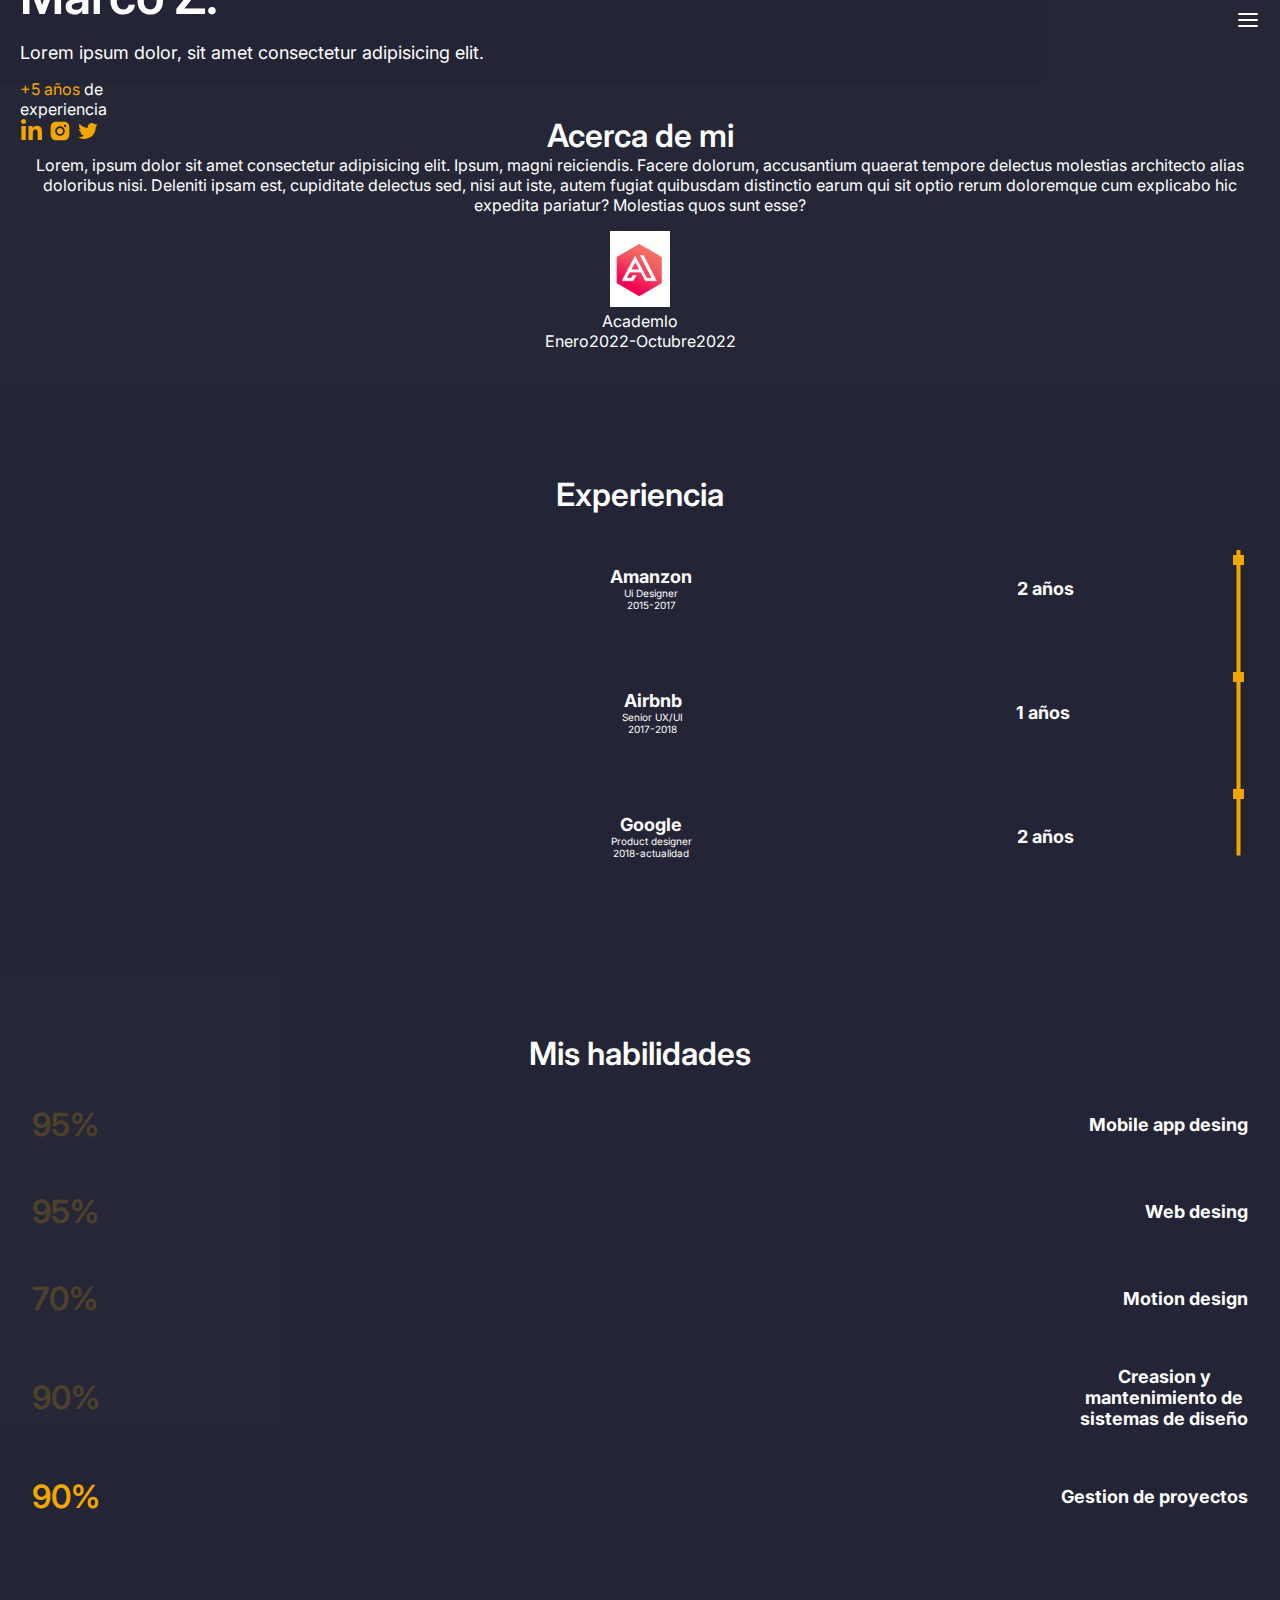
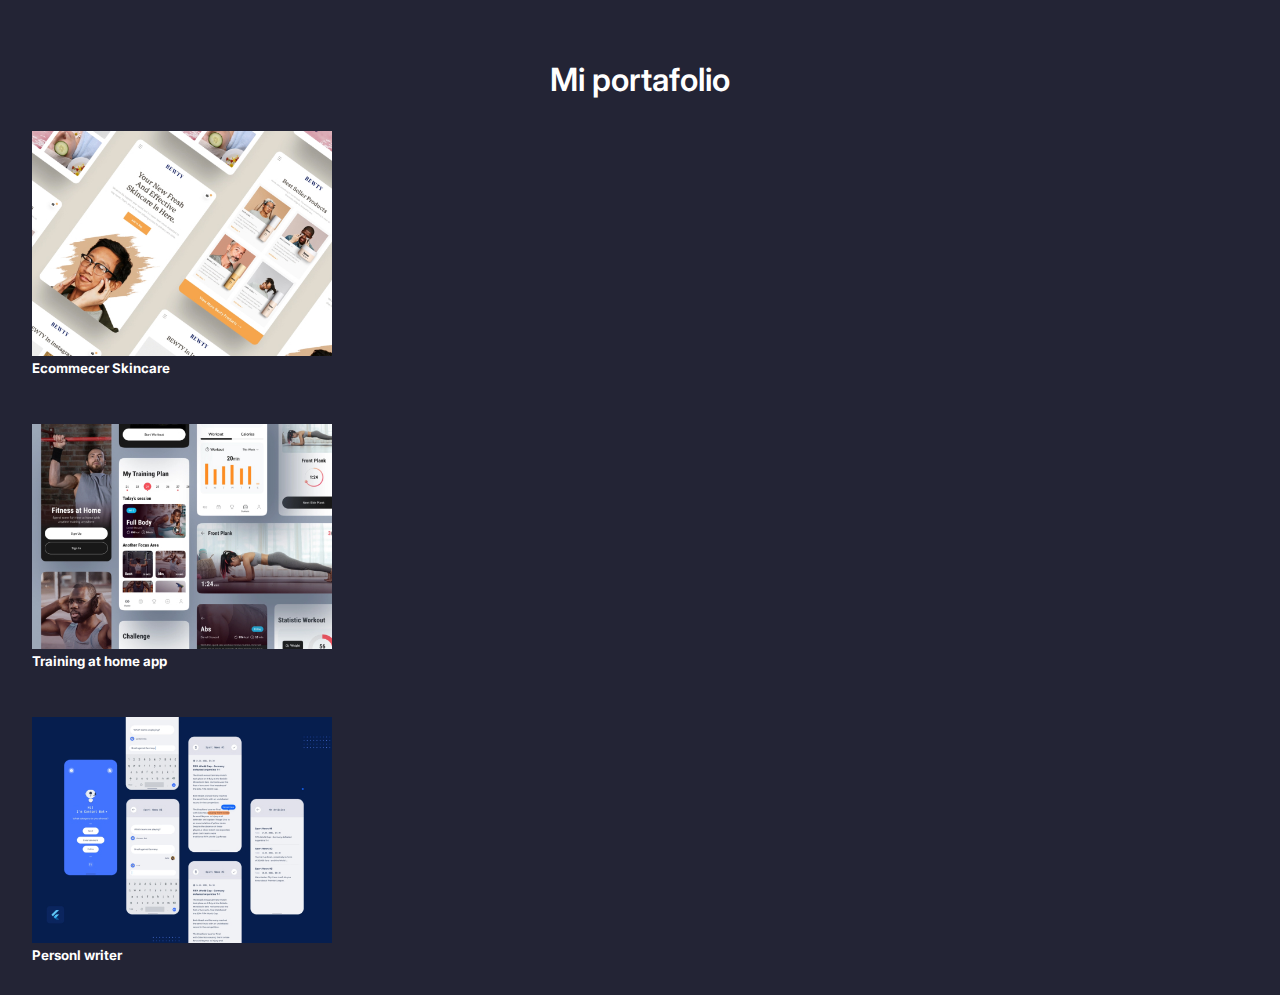
==== index.html @ be0a5b14 "Estuve posicionando algunos vectores" ====
<!DOCTYPE html>
<html lang="en">
<head>
    <meta charset="UTF-8">
    <meta http-equiv="X-UA-Compatible" content="IE=edge">
    <meta name="viewport" content="width=device-width, initial-scale=1.0">
    <title>Protafotlio 2</title>
    <link rel="preconnect" href="https://fonts.googleapis.com">
    <link rel="preconnect" href="https://fonts.gstatic.com" crossorigin>
    <link href="https://fonts.googleapis.com/css2?family=Inter:wght@400;600&family=Montserrat:wght@400;700&display=swap" rel="stylesheet">
    <link rel="stylesheet" href="./styles/styles.css">
</head>
<body>
    <nav>
        <div>
            <input type="checkbox" id='menu-hamburguesa'>
            <label for="menu-hamburguesa">
                <img src="./Portafolio 2/assets/Íconos/menu 1.svg" alt="">
            </label>
            <ul>
                <li>contact</li>
                <li>contact</li>
                <li>contact</li>
                <li>contact</li>
            </ul>
           
        </div>
    </nav>
    <section id="about-section">
       <div>
            <h1>Marco Z.</h1>
            <p>
            Lorem ipsum dolor, sit amet consectetur adipisicing elit.
             </p>
            <p><span>+5 años</span> de 
            <br>
            experiencia</p>
        <div class="social-icon-wrapper">
            <img class: "icon" src="./Portafolio 2/assets/Íconos/cib_linkedin-in.svg" alt="">
            <img class: "icon" src="./Portafolio 2/assets/Íconos/ant-design_instagram-filled.svg" alt="">
            <img class: "icon" src="./Portafolio 2/assets/Íconos/ant-design_twitter-outlined.svg" alt="">
        </div>
       </div>
       <img src="https://picsum.photos/200/300" alt="">
    </section>
    <section id="personal-info-section">
        <h2>Acerca de mi</h2>
        <p>
            Lorem, ipsum dolor sit amet consectetur adipisicing elit. Ipsum, magni reiciendis. Facere dolorum, accusantium quaerat tempore delectus molestias architecto alias doloribus nisi. Deleniti ipsam est, cupiditate delectus sed, nisi aut iste, autem fugiat quibusdam distinctio earum qui sit optio rerum doloremque cum explicabo hic expedita pariatur? Molestias quos sunt esse?
        </p>

        <div class="academic-wrapper">
            <div class="academic-card">
                <img src="./Portafolio 2/assets/Logos-Imágenes/logo_academlo 5.jpg" alt="">
                <p>Academlo</p>
                <p>Enero2022-Octubre2022</p>
            </div>
        </div>
    </section>
    <section id="exp-inf">
        <h2>Experiencia</h2>
        <div class="icon">
            <div class="info-experience">
                <div>
                    <img src="./Portafolio 2/assets/Íconos/ant-design_amazon-outlined.svg" alt="">
                </div>
                <div>
                    <h3>Amanzon</h3>
                    <p> Ui Designer</p>
                    <p>2015-2017</p>
                </div>
                <h3>2 años</h3>
            </div>
            <div class="info-experience">
                <div>
                    <img src="./Portafolio 2/assets/Íconos/cib_airbnb.svg" alt="">
                </div>
                <div>
                    <h3>Airbnb</h3>
                    <p>Senior UX/UI</p>
                    <p>2017-2018</p>
                </div>
                <h3>1 años</h3>
            </div> <div class="info-experience">
                <div>
                    <img src="./Portafolio 2/assets/Íconos/akar-icons_google-fill.svg" alt="">
                </div>
                <div>
                    <h3>Google</h3>
                    <p>Product designer</p>
                    <p>2018-actualidad</p>
                </div>
                <h3>2 años</h3>
            </div>
            <img src="./Portafolio 2/assets/Vectores/Group 35.svg" alt="">
        </div>
        
    </section>
    <section id="abilities-personal">
        <h2>Mis habilidades</h2>
        <div class="vector">
            <div class="hab-items">
            <h2><span>95%</span></h2>
            <div> <h3>Mobile app desing</h3></div>
        </div>
        <div class="hab-items">
            <h2><span>95%</span></h2>
            <div> <h3>Web desing</h3></div>
        </div>
        <div class="hab-items">
            <h2><span>70%</span></h2>
            <div> <h3>Motion design</h3></div>
        </div>
        <div class="hab-items">
            <h2><span>90%</span></h2>
            <div> <h3>Creasion y <br> mantenimiento de <br> sistemas de diseño</h3></div>
        </div>
        <div class="hab-items">
            <h2><span>90%</span></h2>
            <div> <h3>Gestion de proyectos</h3></div>
        </div>
        <img src="./Portafolio 2/assets/Vectores/Rectangle 34-1.svg" alt="">
       </div>
    </section>
    <section id="port">
        <h2>Mi portafolio</h2>
        <div class="img-port">
            <img src="./Portafolio 2/assets/Logos-Imágenes/image 9-1.jpg" alt="">
            <h5>Ecommecer Skincare</h5>
        </div>
        <div class="img-port-media">
                <img src="./Portafolio 2/assets/Logos-Imágenes/image 10.jpg" alt="">
                <h5>Training at home app</h5>
        </div>
        <div class="img-port">
            <img src="./Portafolio 2/assets/Logos-Imágenes/image 11.jpg" alt="">
            <h5>Personl writer</h5>
        </div>
    </section>
</body>
</html>
---- styles/styles.css ----
:root{
    --main-color: #232435;
    --accent-color: #F1A600;
}

 *{
     margin: 0;
     padding: 0;
     box-sizing: border-box;
 }

 body{
     background-color: var(--main-color);
     color: white;
     font-family: 'Inter', sans-serif;
     background-image: url('../Portafolio 2/assets/Vectores/Rectangle\ 34.svg');
     background-repeat: no-repeat;
     background-position: right top;
 }

 nav{
    display: flex;
    justify-content: flex-end;
    align-items: center;
    padding: .5rem 1.25rem;
    background-color: transparent;

}

nav>div img{
    width: 24px;
}

input#menu-hamburguesa{
    visibility: hidden;
}

input#menu-hamburguesa~ul{
    background-color:thistle;
    width: 100%;
    list-style: none;
    height: 100%;
    position: absolute;
    right: 100%;
    transition: all 300ms linear;
    text-align: center;
    z-index: 100;

}

input#menu-hamburguesa:checked ~ ul{
    right: 0;

}

#about-section>div{
    position: absolute;
    left: 0;
    padding: 0 1.25rem;
}

#about-section{
    position: relative;
    display: flex;
    justify-content: flex-end;
    align-items: center;
    padding: 1.25rem;
}

#about-section h1{
    font-size: 50px;
    font-weight: 600;
    margin-bottom: 1rem;
}

#about-section h1+p{
    font-size: 18px;
    margin-bottom: 1rem;
}

#about-section p>span{
    color: var(--accent-color);
}

.social-icon-wrapper{
    margin-bottom: 1rem;
}

.social-icon-wrapper>.icon{
    margin-right: 1rem;
    width: 24px;
}

#personal-info-section{
    background-image: url('../Portafolio 2/assets/Vectores/Rectangle 33.svg');
    text-align: center;
    padding: 1.5rem;
    padding-top: 2rem;
}

#personal-info-section>div{
    display: flex;
    justify-content:space-around;
    padding: 1rem 0;

}

h2{
    font-size: 32px;
    font-weight: 600;
}

#personal-info-section>div img{
    width: 60px;

}

#exp-inf{
    margin: 3rem 0;
    padding: 20px;
}

#exp-inf>h2{
    text-align: center;
    margin: 1rem;
}

#exp-inf .info-experience{
    display: flex;
    align-items: center;
    justify-content: space-around;
    padding: 1rem;
    margin: .5rem;
}

#exp-inf>.icon{
    position: relative;
}
#exp-inf>.icon>img{
    position: absolute;
    margin-right: 1rem;
    right: 0;
    top: 20px;
}

#exp-inf .info-experience p{
    font-size: 10px;
    text-align: center;
}

h3{
    text-align: center;
    font-size: 18px;
}

#abilities-personal{
    position: relative;
    margin: 3rem 0;
    padding-top: 4rem;
    padding-bottom: 4rem;
    z-index: 100;
}

#abilities-personal>.vector>img{
    position: absolute;
    top: 0;
    z-index: 0;
    width: 100px 100%;

    
}

#abilities-personal>h2{
    text-align: center;
}

#abilities-personal>.vector>.hab-items{
    display: flex;
    align-items: center;
    justify-content: space-between;
    margin: 1rem;
    padding: 1rem;
    text-align: center;
}

#abilities-personal>.vector>.hab-items span{
  color: var(--accent-color);
  font-size: 32px;
  
}

#port>h2{
    text-align: center;
}

#port>.img-port>img{
    width: 300px;

}

#port>.img-port-media{
    margin: 1rem;
    padding: 1rem;
    justify-content: flex-end;
}

#port>.img-port-media>img{
    width: 300px; 
}

#port>.img-port{
    margin: 1rem;
    padding: 1rem;
}
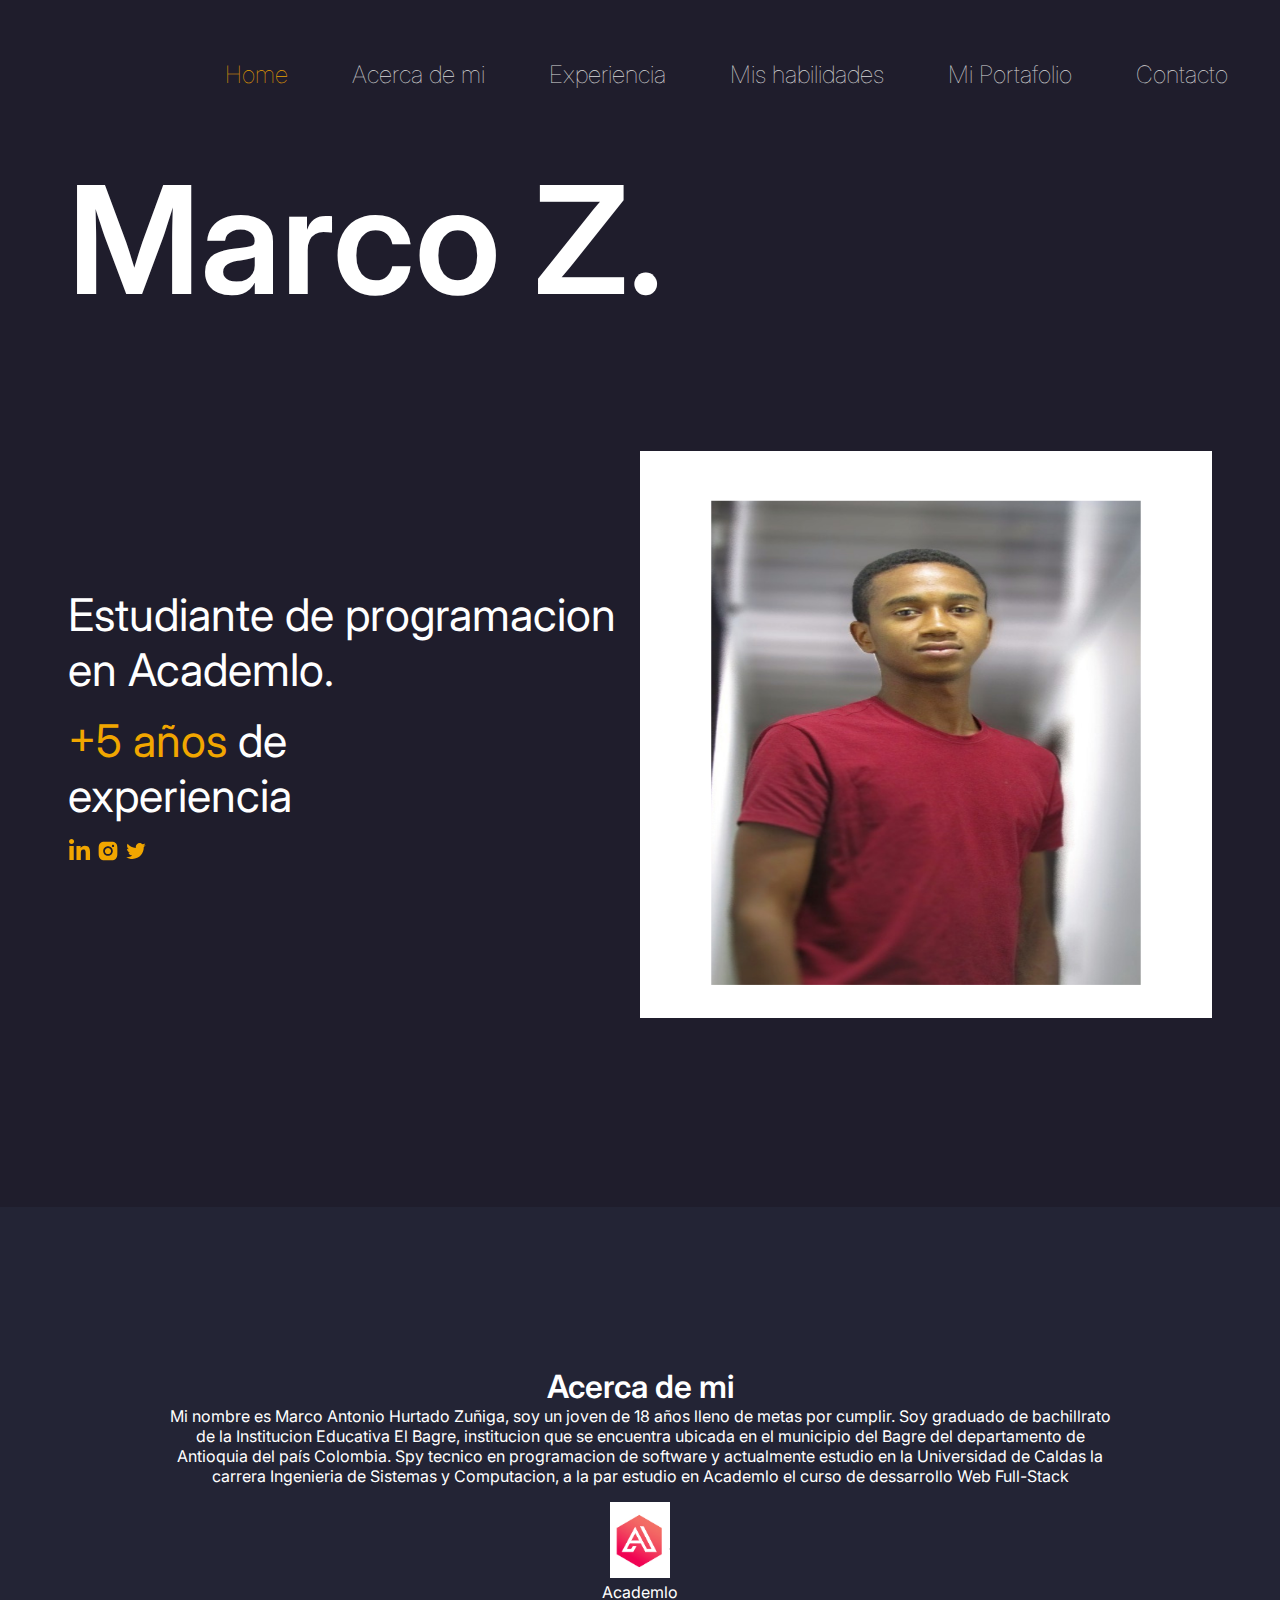
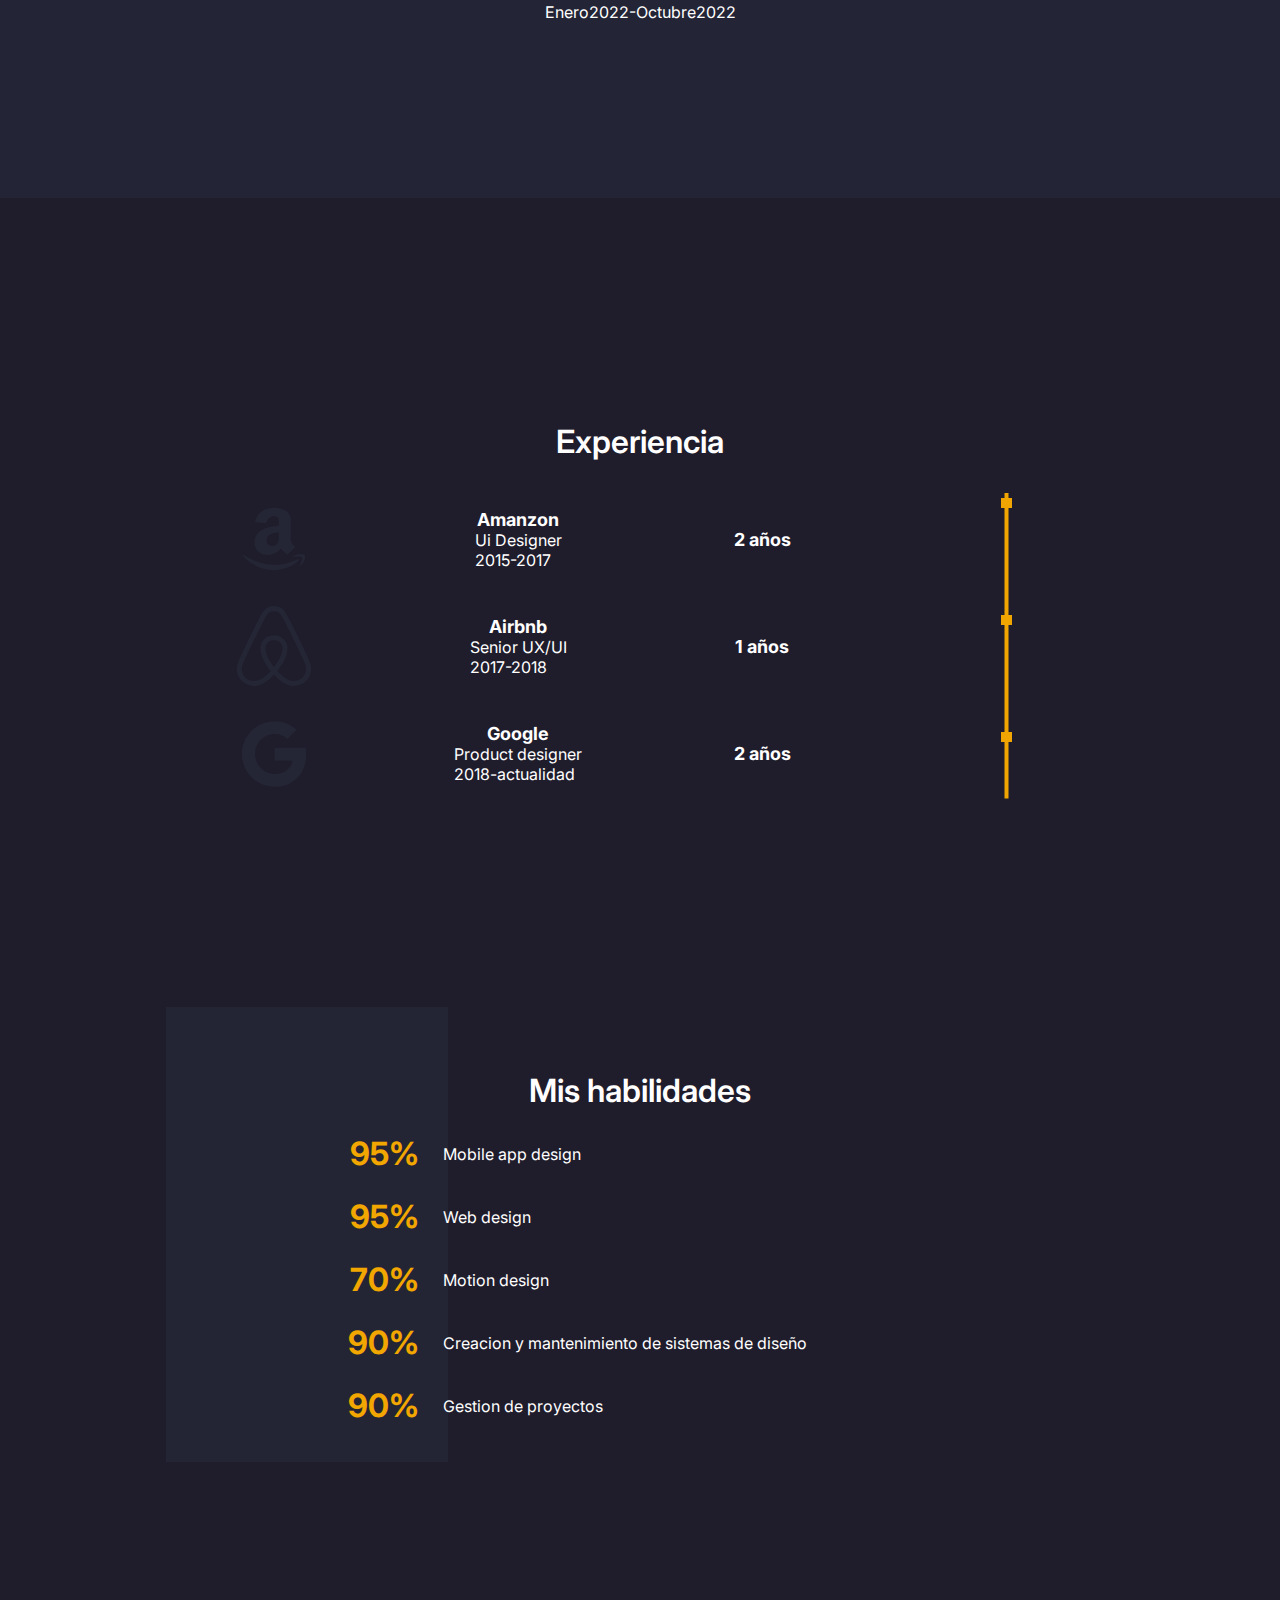
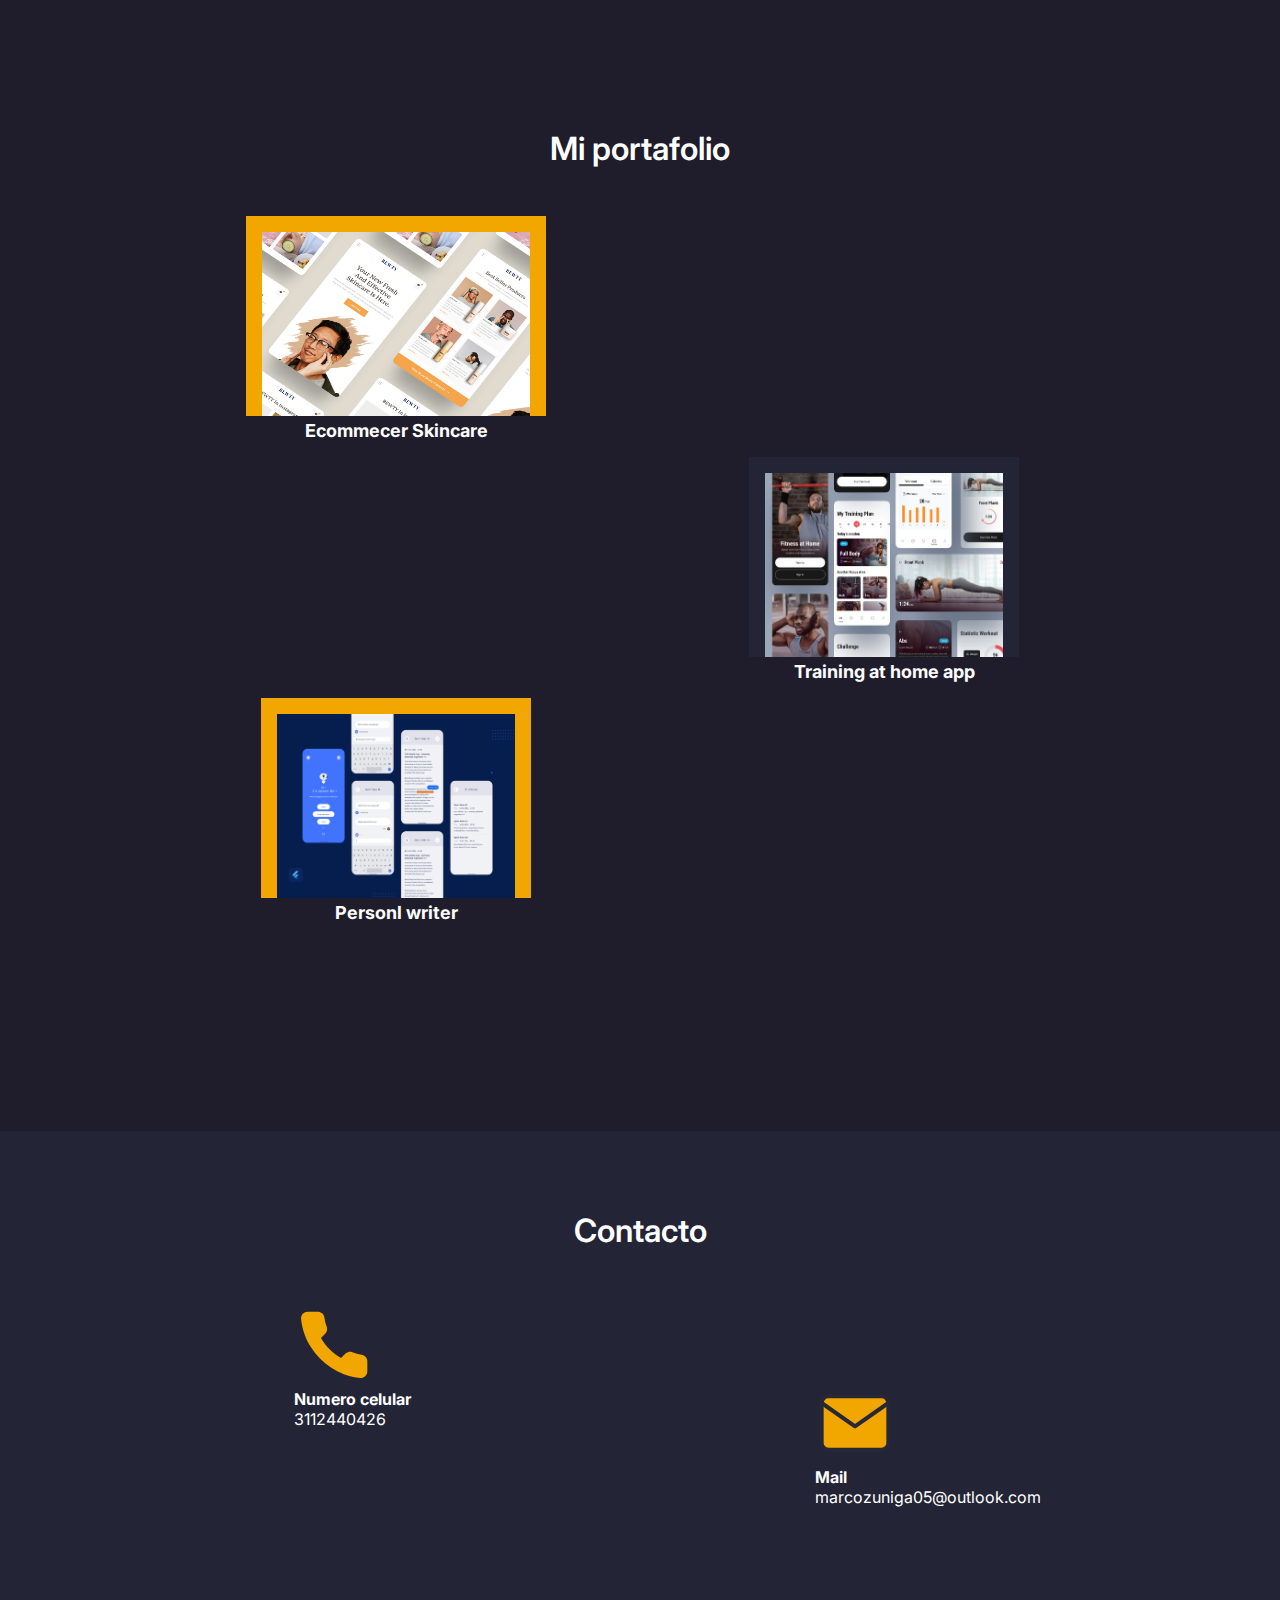
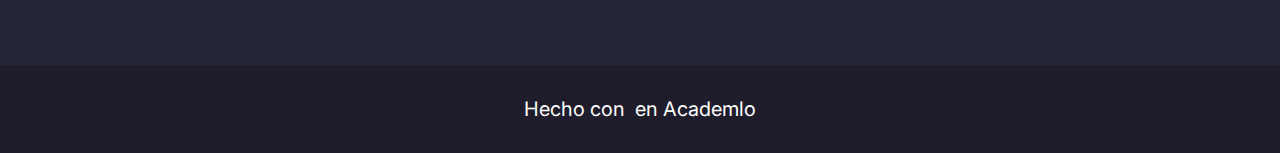
==== commit 4ecf1595: "Te presento mi portafolio" ====
--- a/index.html
+++ b/index.html
@@ -15,127 +15,123 @@
         <div>
             <input type="checkbox" id='menu-hamburguesa'>
             <label for="menu-hamburguesa">
-                <img src="./Portafolio 2/assets/Íconos/menu 1.svg" alt="">
+                <img src="./assets/Íconos/menu 1.svg" alt="">
             </label>
             <ul>
-                <li>contact</li>
-                <li>contact</li>
-                <li>contact</li>
-                <li>contact</li>
+                <li> <a class="active" href="#home">Home</a></li>
+                <li> <a href="#aboutme">Acerca de mi</a></li>
+                <li> <a href="#experiencia">Experiencia</a></li>
+                <li> <a href="#habilidades">Mis habilidades</a></li>
+                <li> <a href="#portafolio">Mi Portafolio</a></li>
+                <li> <a href="#contacto">Contacto</a></li>
             </ul>
            
         </div>
     </nav>
-    <section id="about-section">
-       <div>
-            <h1>Marco Z.</h1>
+    <section id="home">
+        <h1 id="name">Marco Z.</h1>
+        <div> 
             <p>
-            Lorem ipsum dolor, sit amet consectetur adipisicing elit.
-             </p>
+            Estudiante de programacion en Academlo.
+            </p>
             <p><span>+5 años</span> de 
             <br>
             experiencia</p>
-        <div class="social-icon-wrapper">
-            <img class: "icon" src="./Portafolio 2/assets/Íconos/cib_linkedin-in.svg" alt="">
-            <img class: "icon" src="./Portafolio 2/assets/Íconos/ant-design_instagram-filled.svg" alt="">
-            <img class: "icon" src="./Portafolio 2/assets/Íconos/ant-design_twitter-outlined.svg" alt="">
+            <div class="social-icon-wrapper">
+                <img class: "redes" src="./assets/Íconos/cib_linkedin-in.svg" alt="">
+                <img class: "redes" src="./assets/Íconos/ant-design_instagram-filled.svg" alt="">
+                <img class: "redes" src="./assets/Íconos/ant-design_twitter-outlined.svg" alt="">
+            </div>
         </div>
-       </div>
-       <img src="https://picsum.photos/200/300" alt="">
+       <img src="./assets/png_20220217_211201_0000.png" alt="" id="imagen-home">
     </section>
-    <section id="personal-info-section">
+    <section id="aboutme">
         <h2>Acerca de mi</h2>
         <p>
-            Lorem, ipsum dolor sit amet consectetur adipisicing elit. Ipsum, magni reiciendis. Facere dolorum, accusantium quaerat tempore delectus molestias architecto alias doloribus nisi. Deleniti ipsam est, cupiditate delectus sed, nisi aut iste, autem fugiat quibusdam distinctio earum qui sit optio rerum doloremque cum explicabo hic expedita pariatur? Molestias quos sunt esse?
+            Mi nombre es Marco Antonio Hurtado Zuñiga, soy un joven de 18 años lleno de metas por cumplir.
+            Soy graduado de bachillrato de la Institucion Educativa El Bagre, institucion que se encuentra 
+            ubicada en el municipio del Bagre del departamento de Antioquia del país Colombia.
+            Spy tecnico en programacion de software y actualmente estudio en la Universidad de Caldas la 
+            carrera Ingenieria de Sistemas y Computacion, a la par estudio en Academlo el curso de 
+            dessarrollo Web Full-Stack
         </p>
-
         <div class="academic-wrapper">
             <div class="academic-card">
-                <img src="./Portafolio 2/assets/Logos-Imágenes/logo_academlo 5.jpg" alt="">
+                <img src="./assets/Logos-Imágenes/logo_academlo 5.jpg" alt="">
                 <p>Academlo</p>
                 <p>Enero2022-Octubre2022</p>
             </div>
         </div>
     </section>
-    <section id="exp-inf">
+    <section id="experiencia">
         <h2>Experiencia</h2>
-        <div class="icon">
-            <div class="info-experience">
-                <div>
-                    <img src="./Portafolio 2/assets/Íconos/ant-design_amazon-outlined.svg" alt="">
-                </div>
-                <div>
-                    <h3>Amanzon</h3>
-                    <p> Ui Designer</p>
-                    <p>2015-2017</p>
-                </div>
-                <h3>2 años</h3>
-            </div>
-            <div class="info-experience">
-                <div>
-                    <img src="./Portafolio 2/assets/Íconos/cib_airbnb.svg" alt="">
-                </div>
-                <div>
-                    <h3>Airbnb</h3>
-                    <p>Senior UX/UI</p>
-                    <p>2017-2018</p>
-                </div>
-                <h3>1 años</h3>
-            </div> <div class="info-experience">
-                <div>
-                    <img src="./Portafolio 2/assets/Íconos/akar-icons_google-fill.svg" alt="">
-                </div>
-                <div>
-                    <h3>Google</h3>
-                    <p>Product designer</p>
-                    <p>2018-actualidad</p>
-                </div>
-                <h3>2 años</h3>
-            </div>
-            <img src="./Portafolio 2/assets/Vectores/Group 35.svg" alt="">
+        <img src="./assets/Íconos/ant-design_amazon-outlined.svg" alt="">
+        <div>
+            <h3>Amanzon</h3>
+            <p> Ui Designer</p>
+            <p>2015-2017</p>
         </div>
-        
+        <h3>2 años</h3>        
+        <img src="./assets/Vectores/Group 35.svg" class="barra" alt="">        
+        <img src="./assets/Íconos/cib_airbnb.svg" alt="">    
+        <div>
+            <h3>Airbnb</h3>
+            <p>Senior UX/UI</p>
+            <p>2017-2018</p>
+        </div>
+        <h3>1 años</h3>
+        <img src="./assets/Íconos/akar-icons_google-fill.svg" alt="">
+        <div>
+            <h3>Google</h3>
+            <p>Product designer</p>
+            <p>2018-actualidad</p>
+        </div>
+        <h3>2 años</h3>
     </section>
-    <section id="abilities-personal">
+    <img src="./assets/Vectores/Rectangle 34-1.svg" class="dev" alt="">
+    <section id="habilidades">
         <h2>Mis habilidades</h2>
-        <div class="vector">
-            <div class="hab-items">
-            <h2><span>95%</span></h2>
-            <div> <h3>Mobile app desing</h3></div>
+        <p class="color-hab"> 95%</p>
+        <p class="posicion"> Mobile app design</p>
+        <p class="color-hab"> 95% </p>
+        <p class="posicion"> Web design</p>
+        <p class="color-hab"> 70%</p>
+        <p class="posicion"> Motion design</p>
+        <p class="color-hab">90%</p>
+        <p class="posicion"> Creacion y mantenimiento de sistemas de diseño</p>
+        <p class="color-hab">90%</p>
+        <p class="posicion"> Gestion de proyectos</p>
+    </section>
+    <section id="portafolio">
+        <h2>Mi portafolio</h2>
+        <div class="img-port1">
+            <img src="./assets/Logos-Imágenes/image 9-1.jpg" alt="">
+            <h3>Ecommecer Skincare</h3>
         </div>
-        <div class="hab-items">
-            <h2><span>95%</span></h2>
-            <div> <h3>Web desing</h3></div>
+        <div class="img-port2">
+            <img src="./assets/Logos-Imágenes/image 10.jpg" alt="">
+            <h3>Training at home app</h3>
         </div>
-        <div class="hab-items">
-            <h2><span>70%</span></h2>
-            <div> <h3>Motion design</h3></div>
-        </div>
-        <div class="hab-items">
-            <h2><span>90%</span></h2>
-            <div> <h3>Creasion y <br> mantenimiento de <br> sistemas de diseño</h3></div>
-        </div>
-        <div class="hab-items">
-            <h2><span>90%</span></h2>
-            <div> <h3>Gestion de proyectos</h3></div>
-        </div>
-        <img src="./Portafolio 2/assets/Vectores/Rectangle 34-1.svg" alt="">
-       </div>
-    </section>
-    <section id="port">
-        <h2>Mi portafolio</h2>
-        <div class="img-port">
-            <img src="./Portafolio 2/assets/Logos-Imágenes/image 9-1.jpg" alt="">
-            <h5>Ecommecer Skincare</h5>
-        </div>
-        <div class="img-port-media">
-                <img src="./Portafolio 2/assets/Logos-Imágenes/image 10.jpg" alt="">
-                <h5>Training at home app</h5>
-        </div>
-        <div class="img-port">
-            <img src="./Portafolio 2/assets/Logos-Imágenes/image 11.jpg" alt="">
-            <h5>Personl writer</h5>
+        <div class="img-port3">
+            <img src="./assets/Logos-Imágenes/image 11.jpg" alt="">
+            <h3>Personl writer</h3>
         </div>
     </section>
+    <section id="contacto">
+        <h2>Contacto</h2>
+        <div class="contact1">
+            <img class="icono" src="./assets/Íconos/phone 3.svg" alt="">
+            <h4>Numero celular</h4>
+            <p>3112440426 </p>
+        </div>
+        <div class="contact2">
+            <img class="icono" src="./assets/Íconos/mail 3.svg" alt="">
+            <h4>Mail</h4>
+            <p>marcozuniga05@outlook.com</p>
+        </div>
+    </section>
+    <footer>
+        <p>Hecho con  <img src="https://cdn-icons-png.flaticon.com/128/535/535234.png" alt="">  en Academlo</p>
+    </footer>
 </body>
-</html>+</html>
--- a/styles/styles.css
+++ b/styles/styles.css
@@ -1,6 +1,7 @@
   
   :root{
     --main-color: #232435;
+    --second-color: #1f1d2c;
     --accent-color: #F1A600;
 }
 
@@ -11,14 +12,13 @@
  }
 
  body{
-     background-color: var(--main-color);
+     background-color: var(--second-color);
      color: white;
      font-family: 'Inter', sans-serif;
-     background-image: url('../Portafolio 2/assets/Vectores/Rectangle\ 34.svg');
-     background-repeat: no-repeat;
-     background-position: right top;
+
  }
 
+ /* navegacion */
  nav{
     display: flex;
     justify-content: flex-end;
@@ -37,49 +37,83 @@
 }
 
 input#menu-hamburguesa~ul{
-    background-color:thistle;
+    background-color: var(--main-color) ;
     width: 100%;
     list-style: none;
-    height: 100%;
     position: absolute;
     right: 100%;
     transition: all 300ms linear;
     text-align: center;
     z-index: 100;
-
-}
+    opacity: .95;
+
+}
+
 
 input#menu-hamburguesa:checked ~ ul{
     right: 0;
 
 }
 
-#about-section>div{
-    position: absolute;
-    left: 0;
-    padding: 0 1.25rem;
-}
-
-#about-section{
-    position: relative;
-    display: flex;
-    justify-content: flex-end;
-    align-items: center;
+ul>li{
+    font-size: 2rem;
+    text-align: center;
+    margin-top: 1rem;
+    font-weight: 700;
+}
+
+ul>li>a{
+    color: #e5e5e5;
+    text-decoration: none;   
+}
+
+ul>li>a:hover{
+    color: var(--accent-color);
+}
+
+.active{
+    color: var(--accent-color);
+}
+
+/* home */
+
+#home{
+    display: grid;
+    grid-template-columns: repeat(2, 1fr);
+    grid-template-rows: .20fr 1fr;
+    margin: 0 3rem 3rem 3rem;
     padding: 1.25rem;
 }
 
-#about-section h1{
+#home>div{
+    grid-column: 1 / 2;
+    grid-row: 2 / 3;
+    margin: auto;
+}
+
+#imagen-home{
+    width: 100% !important;
+    height: 70%;
+    grid-column: 2 / 3;
+    grid-row: 2 / 3;
+    margin: auto;
+    
+ }
+
+#name{
+    grid-column: 1 / 3;
     font-size: 50px;
     font-weight: 600;
-    margin-bottom: 1rem;
-}
-
-#about-section h1+p{
+}
+
+#home p{
     font-size: 18px;
     margin-bottom: 1rem;
-}
-
-#about-section p>span{
+    right: 0;
+    margin-bottom: 1rem;
+}
+
+#home p>span{
     color: var(--accent-color);
 }
 
@@ -92,14 +126,15 @@
     width: 24px;
 }
 
-#personal-info-section{
-    background-image: url('../Portafolio 2/assets/Vectores/Rectangle 33.svg');
+/* Acerca de mi */
+#aboutme{
+    background-color: var(--main-color);
     text-align: center;
     padding: 1.5rem;
     padding-top: 2rem;
 }
 
-#personal-info-section>div{
+#aboutme>div{
     display: flex;
     justify-content:space-around;
     padding: 1rem 0;
@@ -111,107 +146,222 @@
     font-weight: 600;
 }
 
-#personal-info-section>div img{
+#aboutme>div img{
     width: 60px;
 
 }
 
-#exp-inf{
+/* Experiencia */
+#experiencia{
+    display: grid;
+    justify-items: center;
+    align-items: center;
+    grid-template-columns: repeat(3, 1fr) 0.5fr;
     margin: 3rem 0;
     padding: 20px;
-}
-
-#exp-inf>h2{
+    gap: 1rem;
+}
+
+#experiencia>h2{
     text-align: center;
     margin: 1rem;
-}
-
-#exp-inf .info-experience{
-    display: flex;
+    grid-column: 1 / 5;
+}
+
+.barra{
+    grid-column: 4 / 5;
+    grid-row: 2 / 5 ;
+    
+}
+
+
+h3{
+    text-align: center;
+    font-size: 18px;
+}
+
+/* Habilidades */
+#habilidades{
+    display: grid;
+    grid-template-columns: 1fr 2fr;
+    justify-items: end;
     align-items: center;
-    justify-content: space-around;
-    padding: 1rem;
-    margin: .5rem;
-}
-
-#exp-inf>.icon{
-    position: relative;
-}
-#exp-inf>.icon>img{
-    position: absolute;
-    margin-right: 1rem;
-    right: 0;
-    top: 20px;
-}
-
-#exp-inf .info-experience p{
-    font-size: 10px;
-    text-align: center;
-}
-
-h3{
-    text-align: center;
-    font-size: 18px;
-}
-
-#abilities-personal{
-    position: relative;
     margin: 3rem 0;
     padding-top: 4rem;
     padding-bottom: 4rem;
-    z-index: 100;
-}
-
-#abilities-personal>.vector>img{
+    gap: 24px;
+}
+
+#habilidades>h2{
+    grid-column: 1 / 3;
+    justify-self: center;
+}
+
+.posicion{
+    justify-self: start;
+}
+
+.color-hab{
+    color: var(--accent-color);
+    font-size: 2rem;
+    font-weight: 700;
+}
+
+.dev{
     position: absolute;
-    top: 0;
-    z-index: 0;
-    width: 100px 100%;
-
-    
-}
-
-#abilities-personal>h2{
-    text-align: center;
-}
-
-#abilities-personal>.vector>.hab-items{
-    display: flex;
+    z-index: -1;
+    right: 65vw;
+}
+
+
+
+/* portafolioafolio */
+
+#portafolio{
+    display: grid;
+    grid-template-columns: repeat(2, 1fr);
+    grid-template-rows: .25fr repeat(3, 1fr);
+    justify-items: center;
     align-items: center;
-    justify-content: space-between;
-    margin: 1rem;
-    padding: 1rem;
-    text-align: center;
-}
-
-#abilities-personal>.vector>.hab-items span{
-  color: var(--accent-color);
-  font-size: 32px;
-  
-}
-
-#port>h2{
-    text-align: center;
-}
-
-#port>.img-port>img{
+    margin: 3rem 0;
+    gap: 1rem;
+}
+
+#portafolio>h2{
+    grid-column: 1 / 3;
+    margin: 2rem;
+}
+
+#portafolio>.img-port1>img{
     width: 300px;
-
-}
-
-#port>.img-port-media{
-    margin: 1rem;
-    padding: 1rem;
-    justify-content: flex-end;
-}
-
-#port>.img-port-media>img{
-    width: 300px; 
-}
-
-#port>.img-port{
-    margin: 1rem;
-    padding: 1rem;
-}
-
-     +    height: 200px;
+    padding: 1rem 1rem 0 1rem;
+    background-color: var(--accent-color);
+}
+
+#portafolio>.img-port2>img{
+    width: 270px;
+    height: 200px;
+    grid-column: 1 / 3;
+    grid-row: 3 / 4;
+    padding: 1rem 1rem 0 1rem;
+    background-color: var(--main-color);
+}
+
+#portafolio>.img-port3>img{
+    width: 270px;
+    height: 200px;
+    padding: 1rem 1rem 0 1rem;
+    background-color: var(--accent-color);
+    
+}
+
+#portafolio>.img-port1{
+    position: relative;
+}
+
+#portafolio>.img-port2{
+    grid-column: 2 / 3;
+    grid-row: 3 / 4;
+}
+
+#portafolio>.img-port3{
+    grid-column: 1/2;
+    grid-row: 4 / 5;
+}
+
+/* contacto */
+
+#contacto{
+    display: grid;
+    grid-template-columns: repeat(2, 1fr);
+    grid-template-rows: .5fr repeat(2, 1fr);
+    gap: 2rem;
+    background-color: var(--main-color);
+    padding: 5rem;
+}
+
+#contacto>h2{
+    grid-column: 1 / 3;
+    text-align: center;
+}
+
+#contacto>.contact1{
+    grid-column: 1 / 2;
+    grid-row: 2 / 3;
+    margin: auto;
+}
+
+#contacto>.contact1>.icono{
+    width: 80px;
+}
+
+#contacto>.contact2>.icono{
+    width: 80px;
+}
+    
+#contacto>.contact2{
+    grid-column: 2 / 3;
+    grid-row: 2 / 4;
+    margin: auto;
+}
+
+/* footer */
+* footer{
+    text-align: center;
+    margin: 2rem;
+    font-size: 20px;
+}
+
+footer>p>img{
+    width: 15px;
+    color: var(--main-color);
+}
+
+@media screen and (min-width: 1024px){
+    label{
+        display: none
+    }
+
+    input#menu-hamburguesa~ul{
+        position: static;
+        display: flex;
+        background-color: transparent;
+    }
+
+    input#menu-hamburguesa~ul>li{
+        margin: 2rem;
+        font-size: 1.5rem;
+        font-weight: 100;
+    }  
+
+    #name{
+        font-size: 150px;
+    }
+
+    #home>div>p{
+        font-size: 45px;
+    }
+    
+    /* sobre mi */
+
+    .academic-card>img{
+        width: 40%;
+    }
+
+    #aboutme{
+        justify-content: center;
+        align-items: center;
+        padding: 10rem;
+    }
+
+    #experiencia{
+        grid-template-columns: repeat(4, .25fr);
+        padding: 10rem;
+    }
+
+    #portafolio{
+        padding: 10rem;
+    }
+   
+}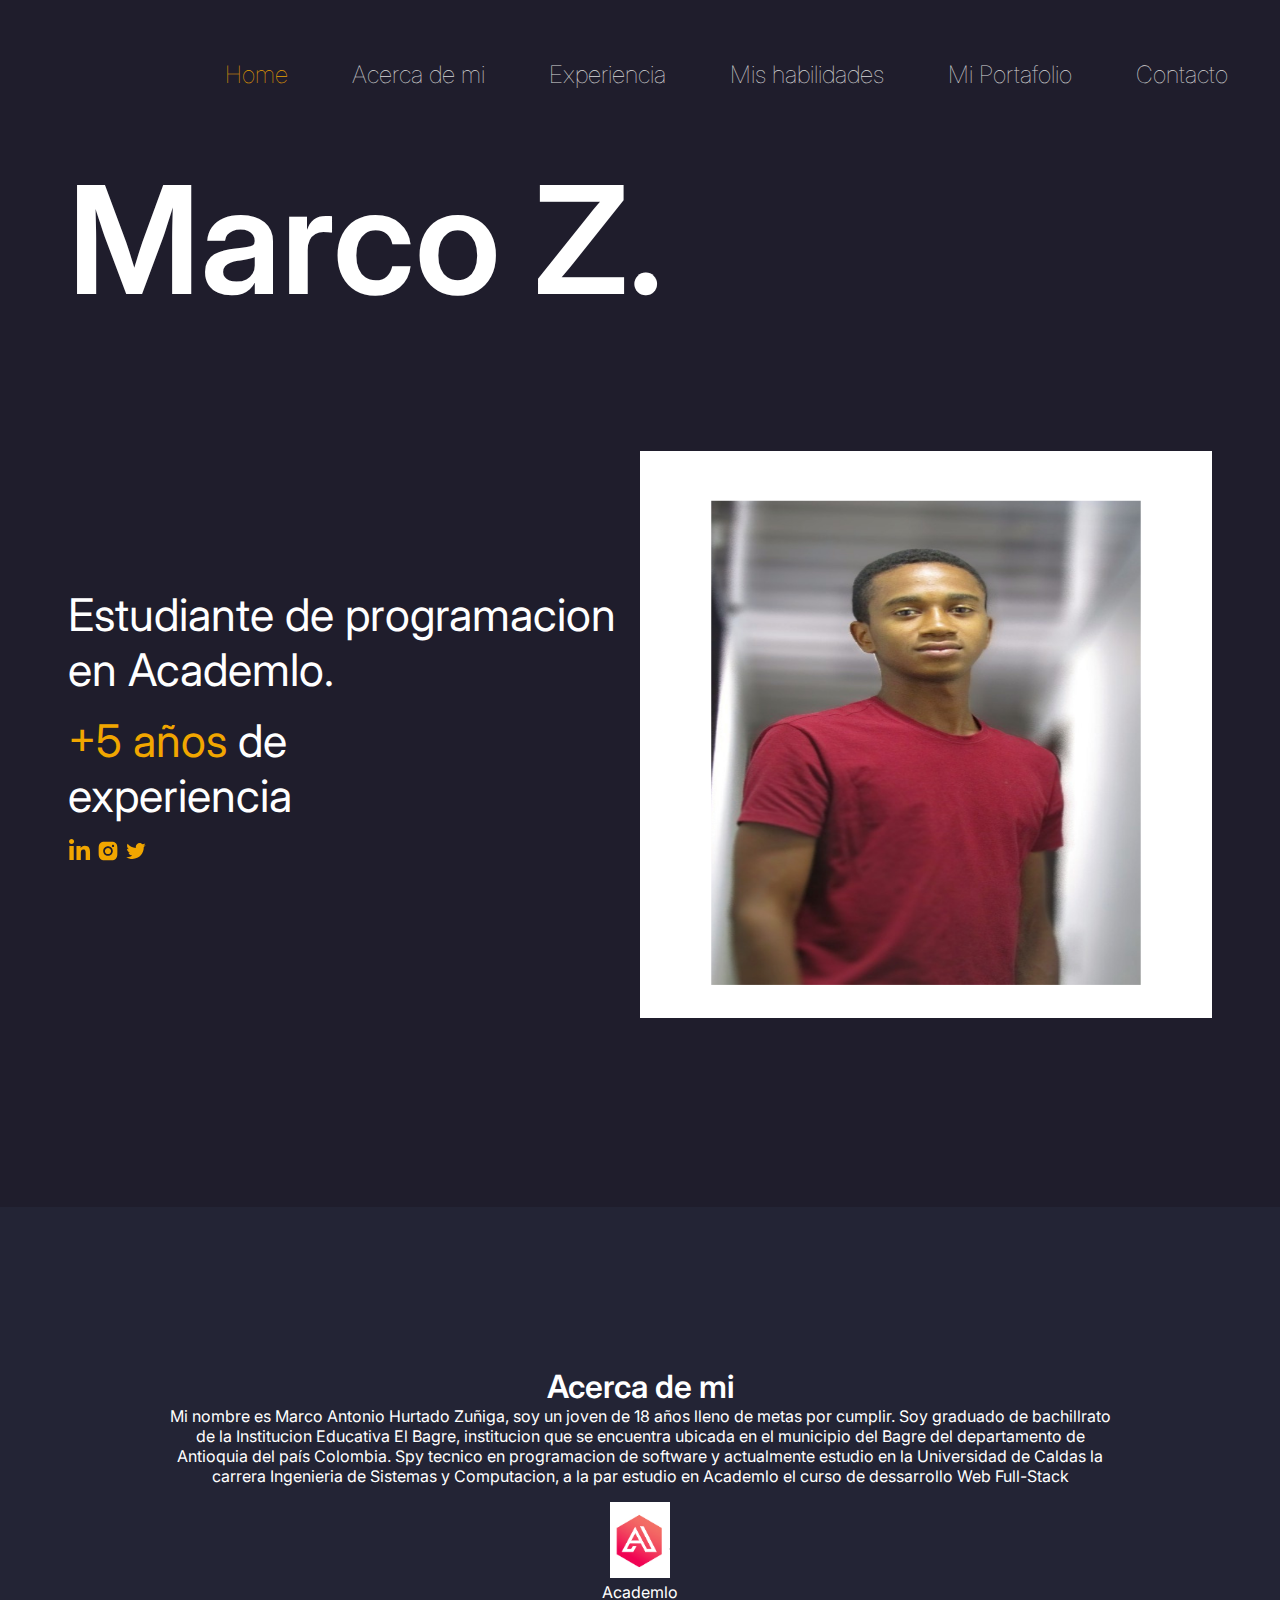
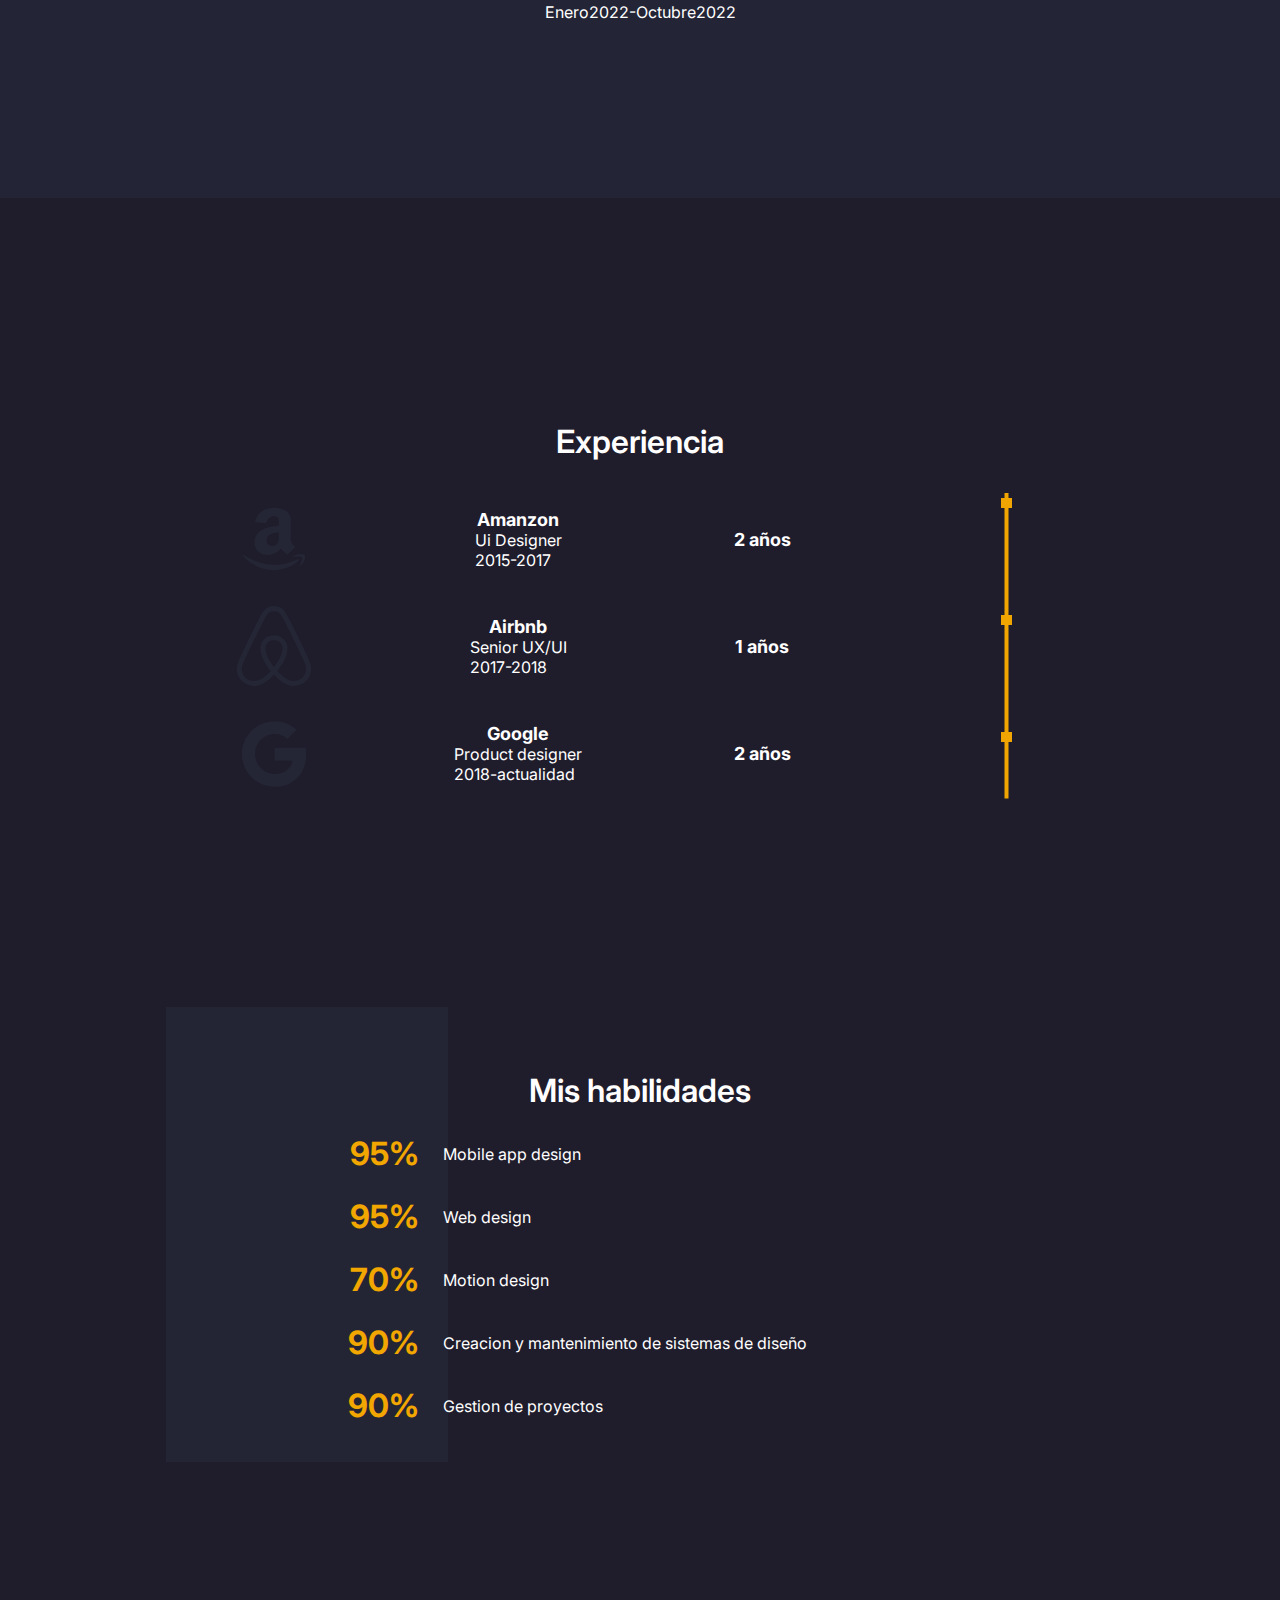
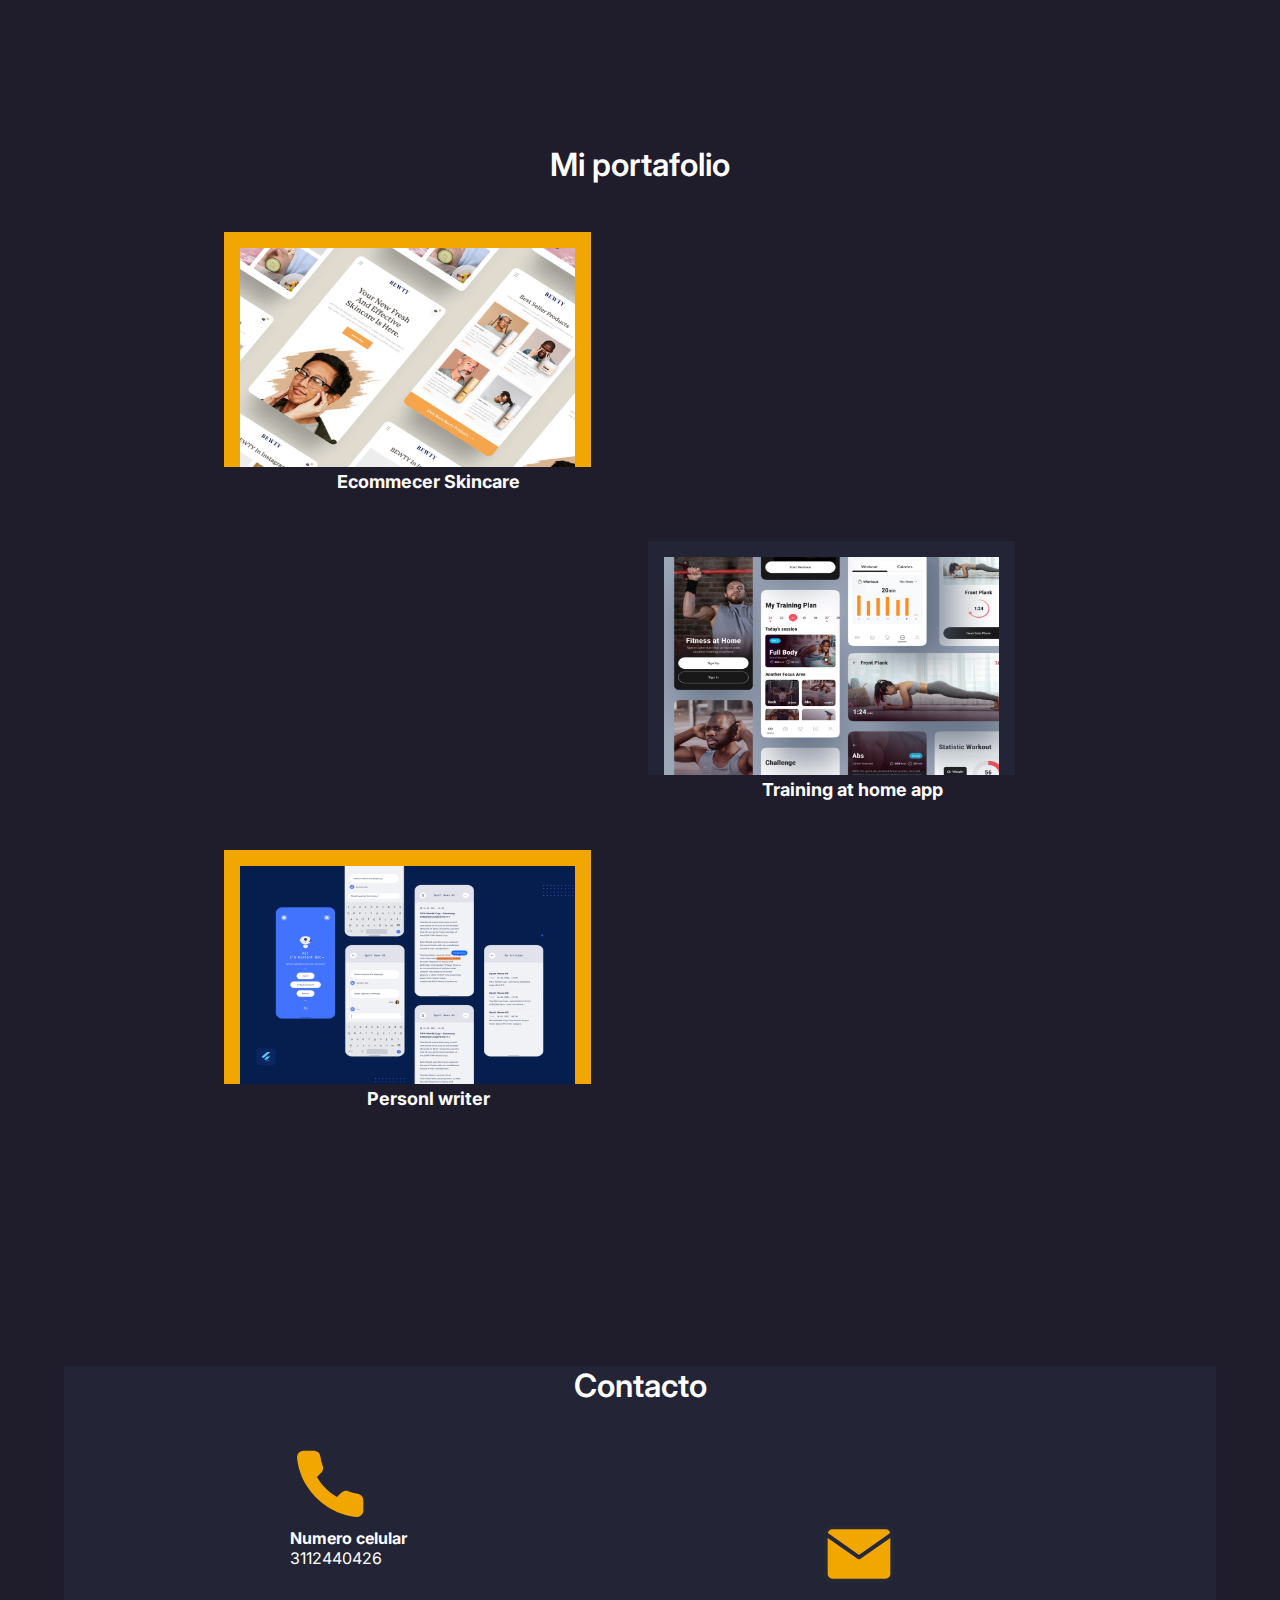
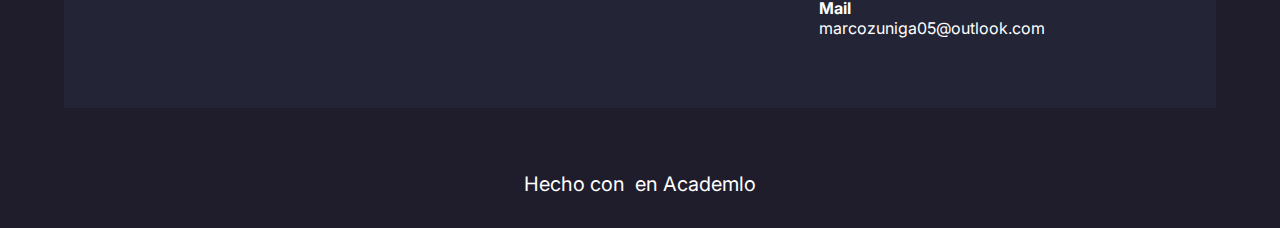
==== commit 1750264a: "Finalizado" ====
--- a/index.html
+++ b/index.html
@@ -4,7 +4,7 @@
     <meta charset="UTF-8">
     <meta http-equiv="X-UA-Compatible" content="IE=edge">
     <meta name="viewport" content="width=device-width, initial-scale=1.0">
-    <title>Protafotlio 2</title>
+    <title>Marco</title>
     <link rel="preconnect" href="https://fonts.googleapis.com">
     <link rel="preconnect" href="https://fonts.gstatic.com" crossorigin>
     <link href="https://fonts.googleapis.com/css2?family=Inter:wght@400;600&family=Montserrat:wght@400;700&display=swap" rel="stylesheet">
@@ -122,12 +122,12 @@
         <div class="contact1">
             <img class="icono" src="./assets/Íconos/phone 3.svg" alt="">
             <h4>Numero celular</h4>
-            <p>3112440426 </p>
+            <p class="p">3112440426 </p>
         </div>
         <div class="contact2">
             <img class="icono" src="./assets/Íconos/mail 3.svg" alt="">
             <h4>Mail</h4>
-            <p>marcozuniga05@outlook.com</p>
+            <p class="p">marcozuniga05@outlook.com</p>
         </div>
     </section>
     <footer>
--- a/styles/styles.css
+++ b/styles/styles.css
@@ -215,33 +215,32 @@
 
 
 
-/* portafolioafolio */
+/* portafolio */
 
 #portafolio{
     display: grid;
     grid-template-columns: repeat(2, 1fr);
     grid-template-rows: .25fr repeat(3, 1fr);
-    justify-items: center;
-    align-items: center;
-    margin: 3rem 0;
+    margin: 5%;
     gap: 1rem;
 }
 
 #portafolio>h2{
     grid-column: 1 / 3;
     margin: 2rem;
+    text-align: center;
 }
 
 #portafolio>.img-port1>img{
-    width: 300px;
-    height: 200px;
+    width: 90% !important;
+    height: 80% !important;
     padding: 1rem 1rem 0 1rem;
     background-color: var(--accent-color);
 }
 
 #portafolio>.img-port2>img{
-    width: 270px;
-    height: 200px;
+    width: 90% !important;
+    height: 80% !important;
     grid-column: 1 / 3;
     grid-row: 3 / 4;
     padding: 1rem 1rem 0 1rem;
@@ -249,16 +248,14 @@
 }
 
 #portafolio>.img-port3>img{
-    width: 270px;
-    height: 200px;
+    width: 90% !important;
+    height: 80% !important;
     padding: 1rem 1rem 0 1rem;
     background-color: var(--accent-color);
     
 }
 
-#portafolio>.img-port1{
-    position: relative;
-}
+
 
 #portafolio>.img-port2{
     grid-column: 2 / 3;
@@ -276,9 +273,9 @@
     display: grid;
     grid-template-columns: repeat(2, 1fr);
     grid-template-rows: .5fr repeat(2, 1fr);
-    gap: 2rem;
+    margin: 5%;
+    gap: 1rem;
     background-color: var(--main-color);
-    padding: 5rem;
 }
 
 #contacto>h2{
@@ -304,6 +301,10 @@
     grid-column: 2 / 3;
     grid-row: 2 / 4;
     margin: auto;
+}
+
+.p{
+    font-size: 100%;
 }
 
 /* footer */
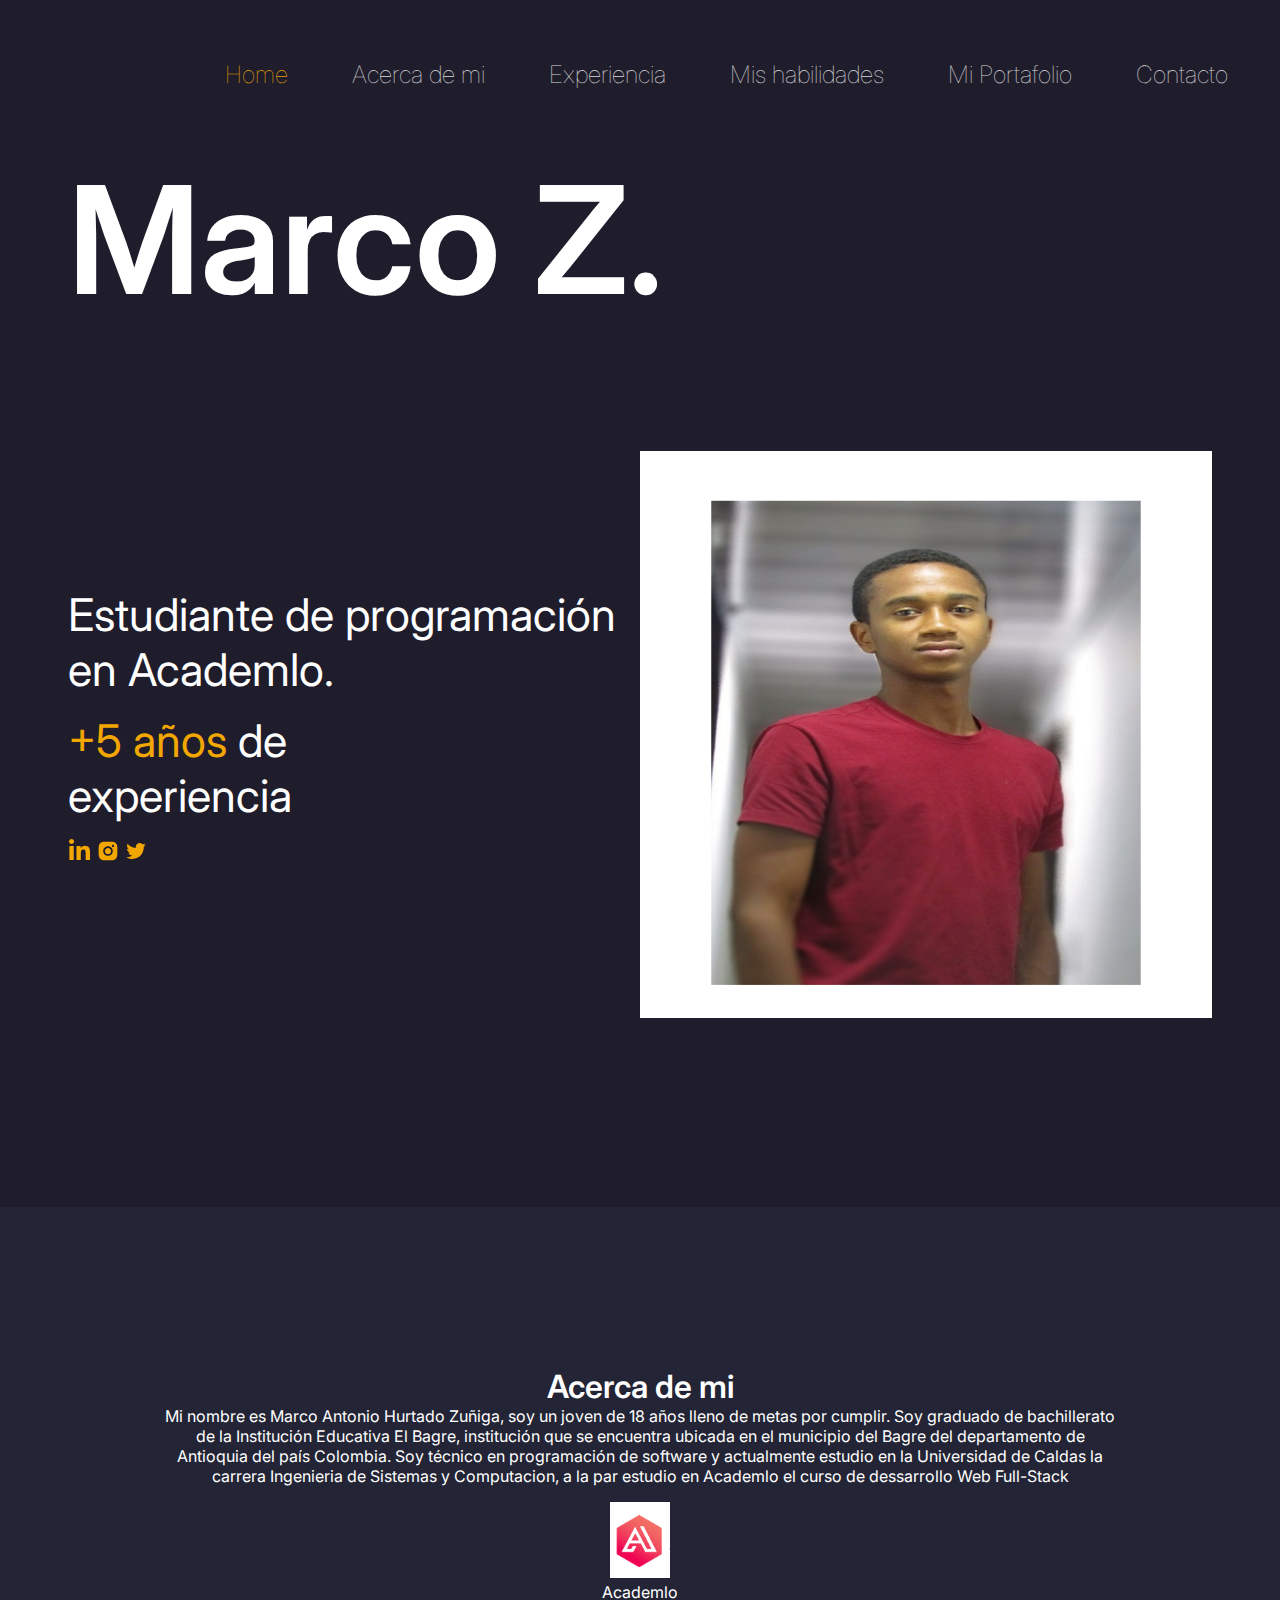
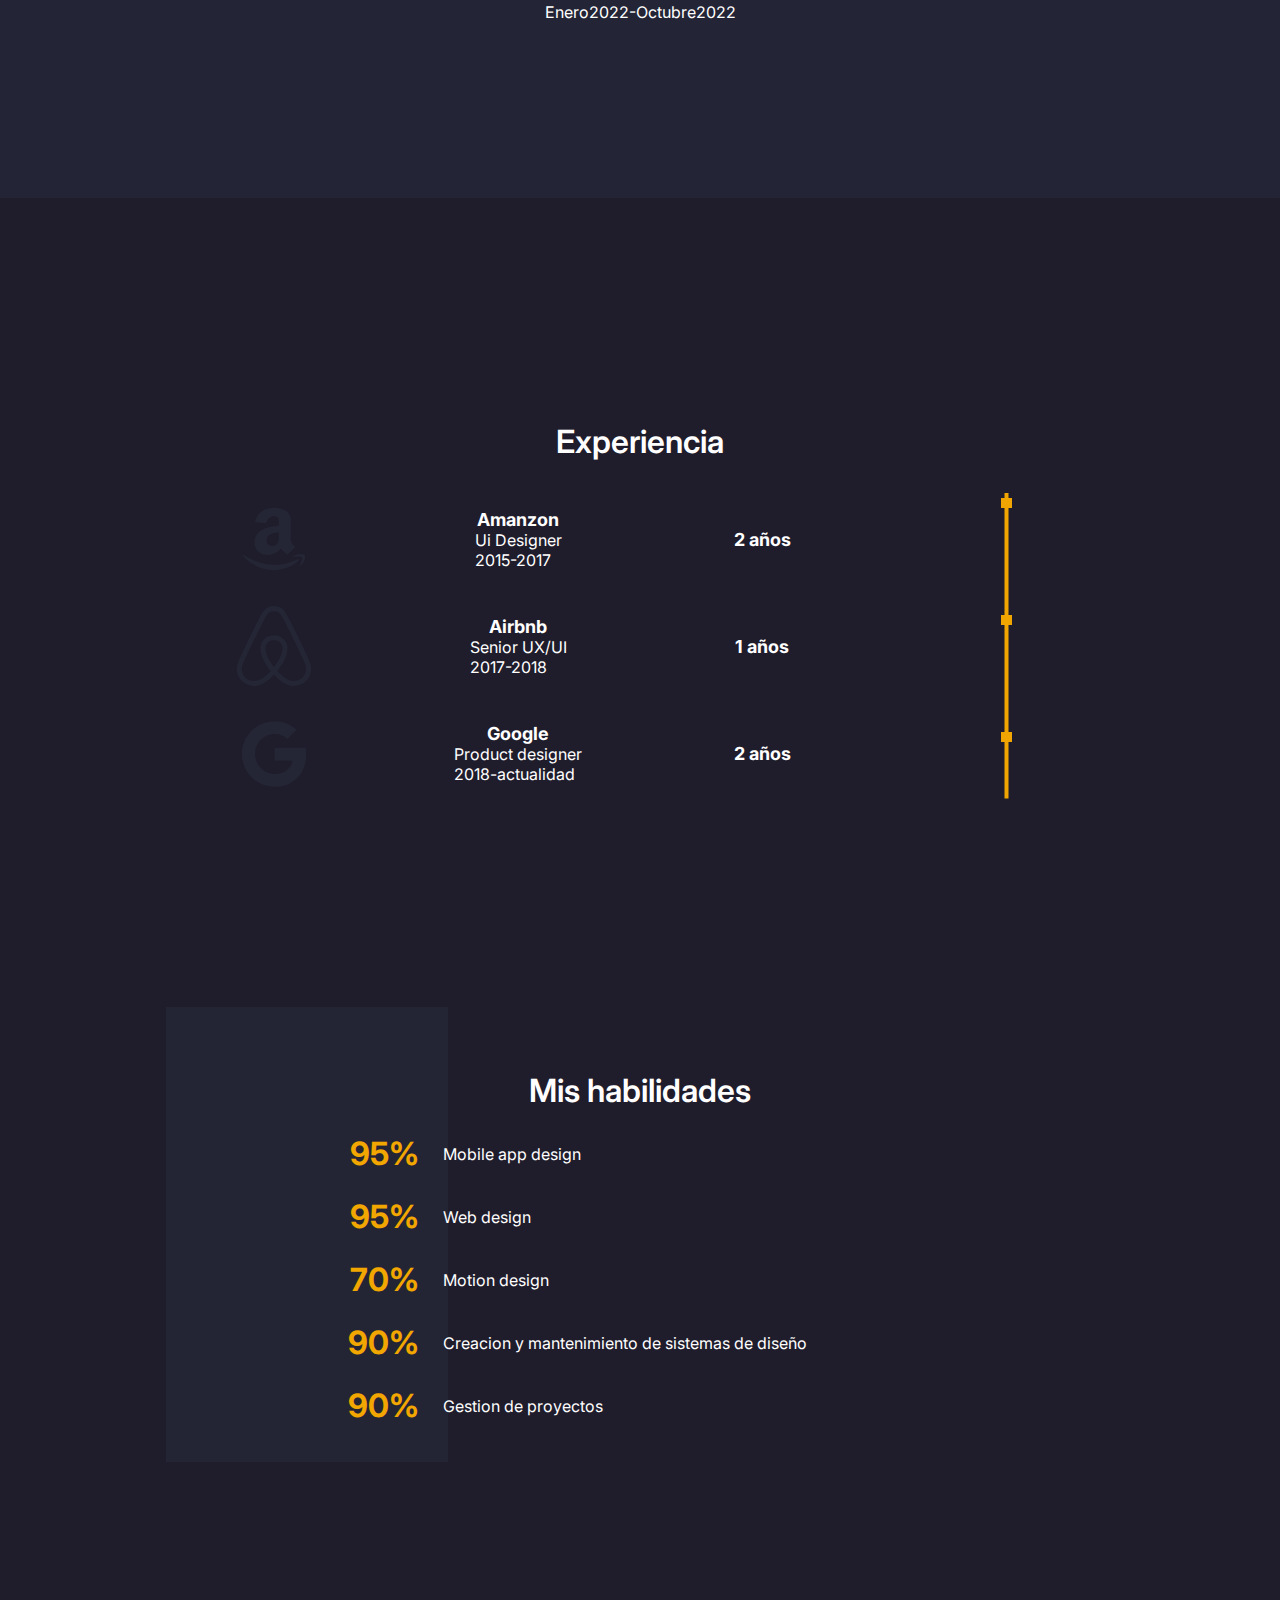
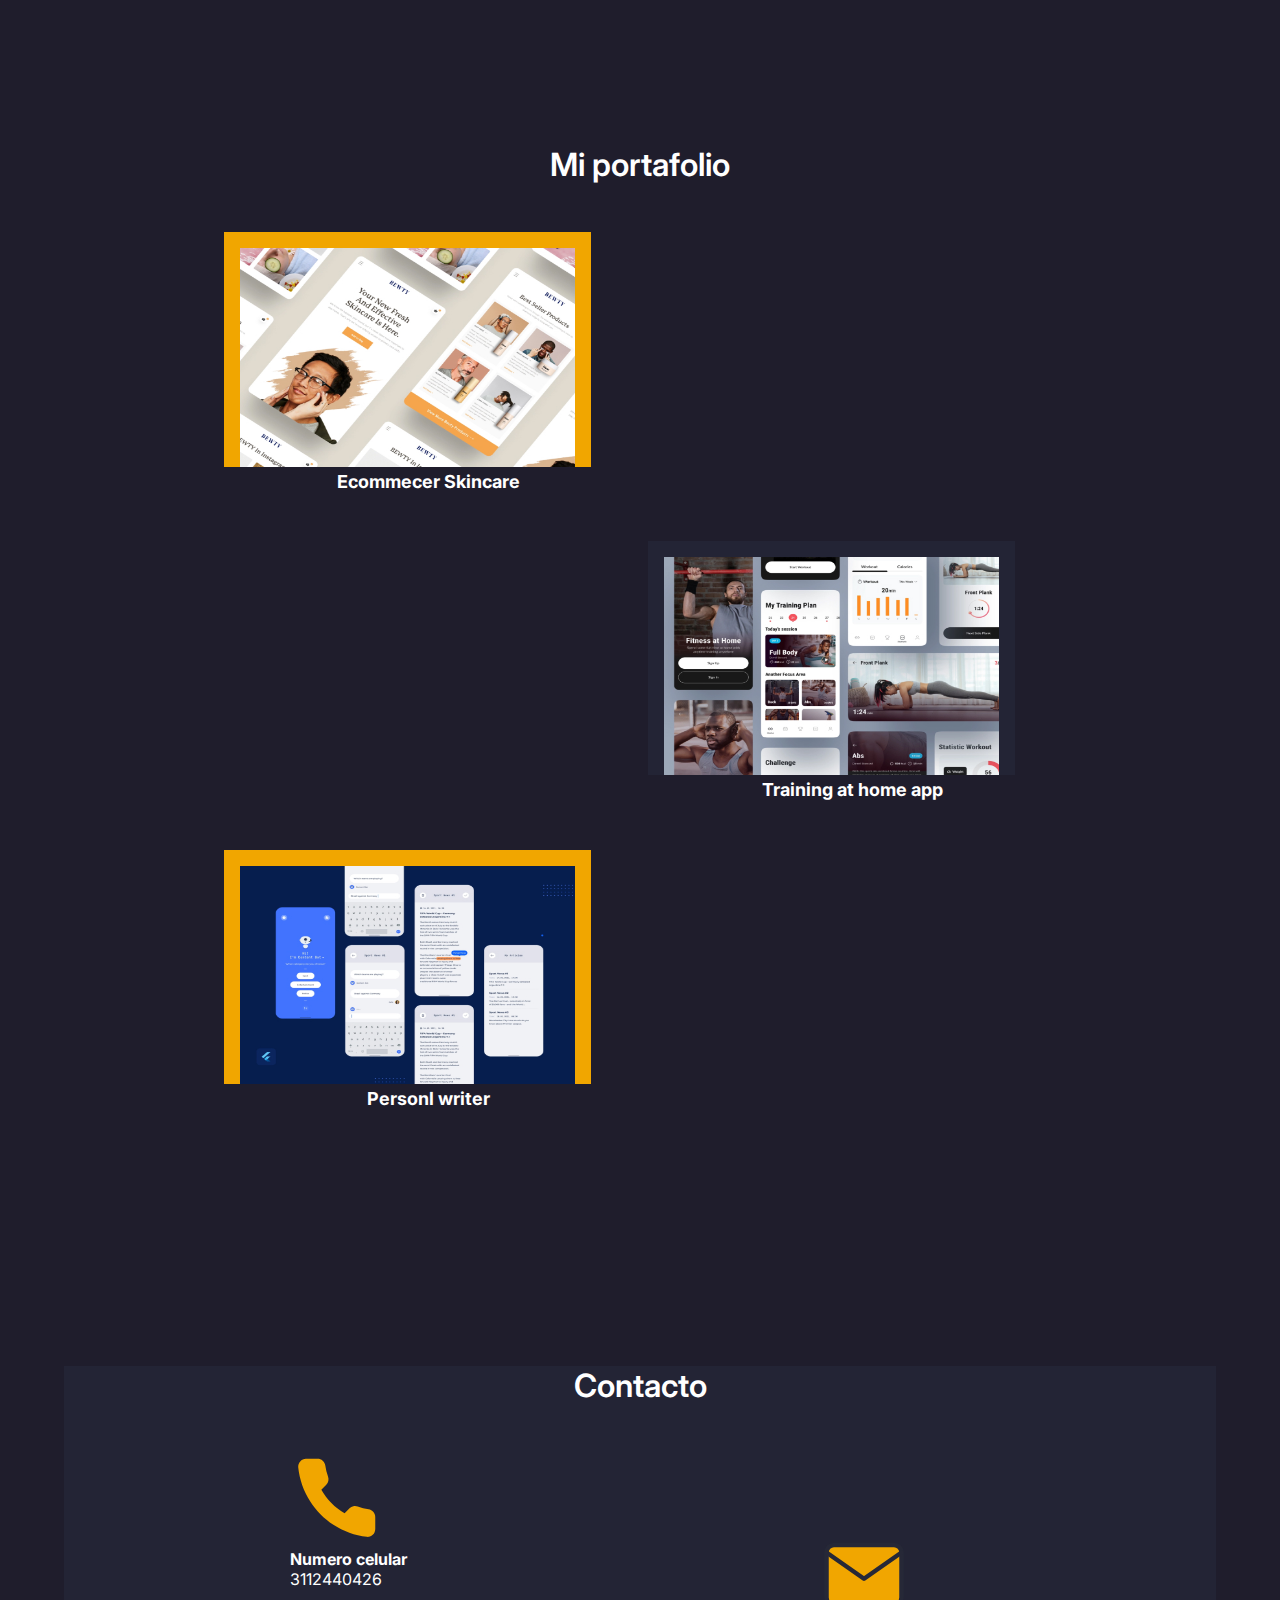
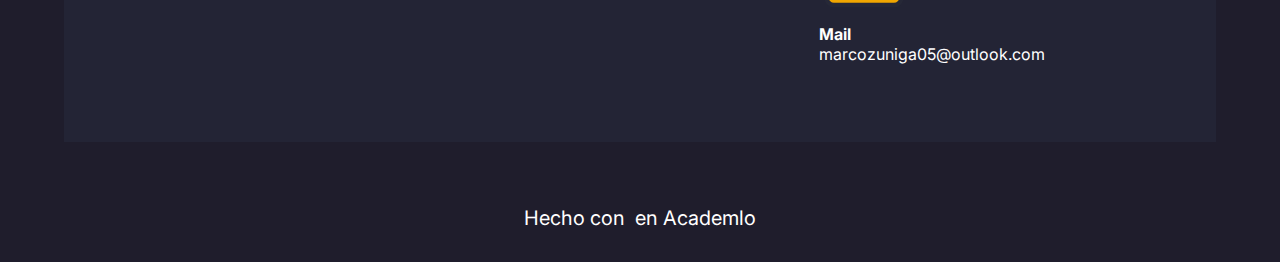
==== commit 61232360: "pequeños detalles" ====
--- a/index.html
+++ b/index.html
@@ -32,7 +32,7 @@
         <h1 id="name">Marco Z.</h1>
         <div> 
             <p>
-            Estudiante de programacion en Academlo.
+            Estudiante de programación en Academlo.
             </p>
             <p><span>+5 años</span> de 
             <br>
@@ -49,9 +49,9 @@
         <h2>Acerca de mi</h2>
         <p>
             Mi nombre es Marco Antonio Hurtado Zuñiga, soy un joven de 18 años lleno de metas por cumplir.
-            Soy graduado de bachillrato de la Institucion Educativa El Bagre, institucion que se encuentra 
+            Soy graduado de bachillerato de la Institución Educativa El Bagre, institución que se encuentra 
             ubicada en el municipio del Bagre del departamento de Antioquia del país Colombia.
-            Spy tecnico en programacion de software y actualmente estudio en la Universidad de Caldas la 
+            Soy técnico en programación de software y actualmente estudio en la Universidad de Caldas la 
             carrera Ingenieria de Sistemas y Computacion, a la par estudio en Academlo el curso de 
             dessarrollo Web Full-Stack
         </p>
--- a/styles/styles.css
+++ b/styles/styles.css
@@ -288,21 +288,21 @@
     grid-row: 2 / 3;
     margin: auto;
 }
-
-#contacto>.contact1>.icono{
-    width: 80px;
-}
-
-#contacto>.contact2>.icono{
-    width: 80px;
-}
-    
+   
 #contacto>.contact2{
     grid-column: 2 / 3;
     grid-row: 2 / 4;
     margin: auto;
-}
-
+    left: 0;
+}
+
+#contacto>.contact1>.icono{
+    width: 80%;
+}
+
+#contacto>.contact2>.icono{
+    width: 40%;
+}
 .p{
     font-size: 100%;
 }
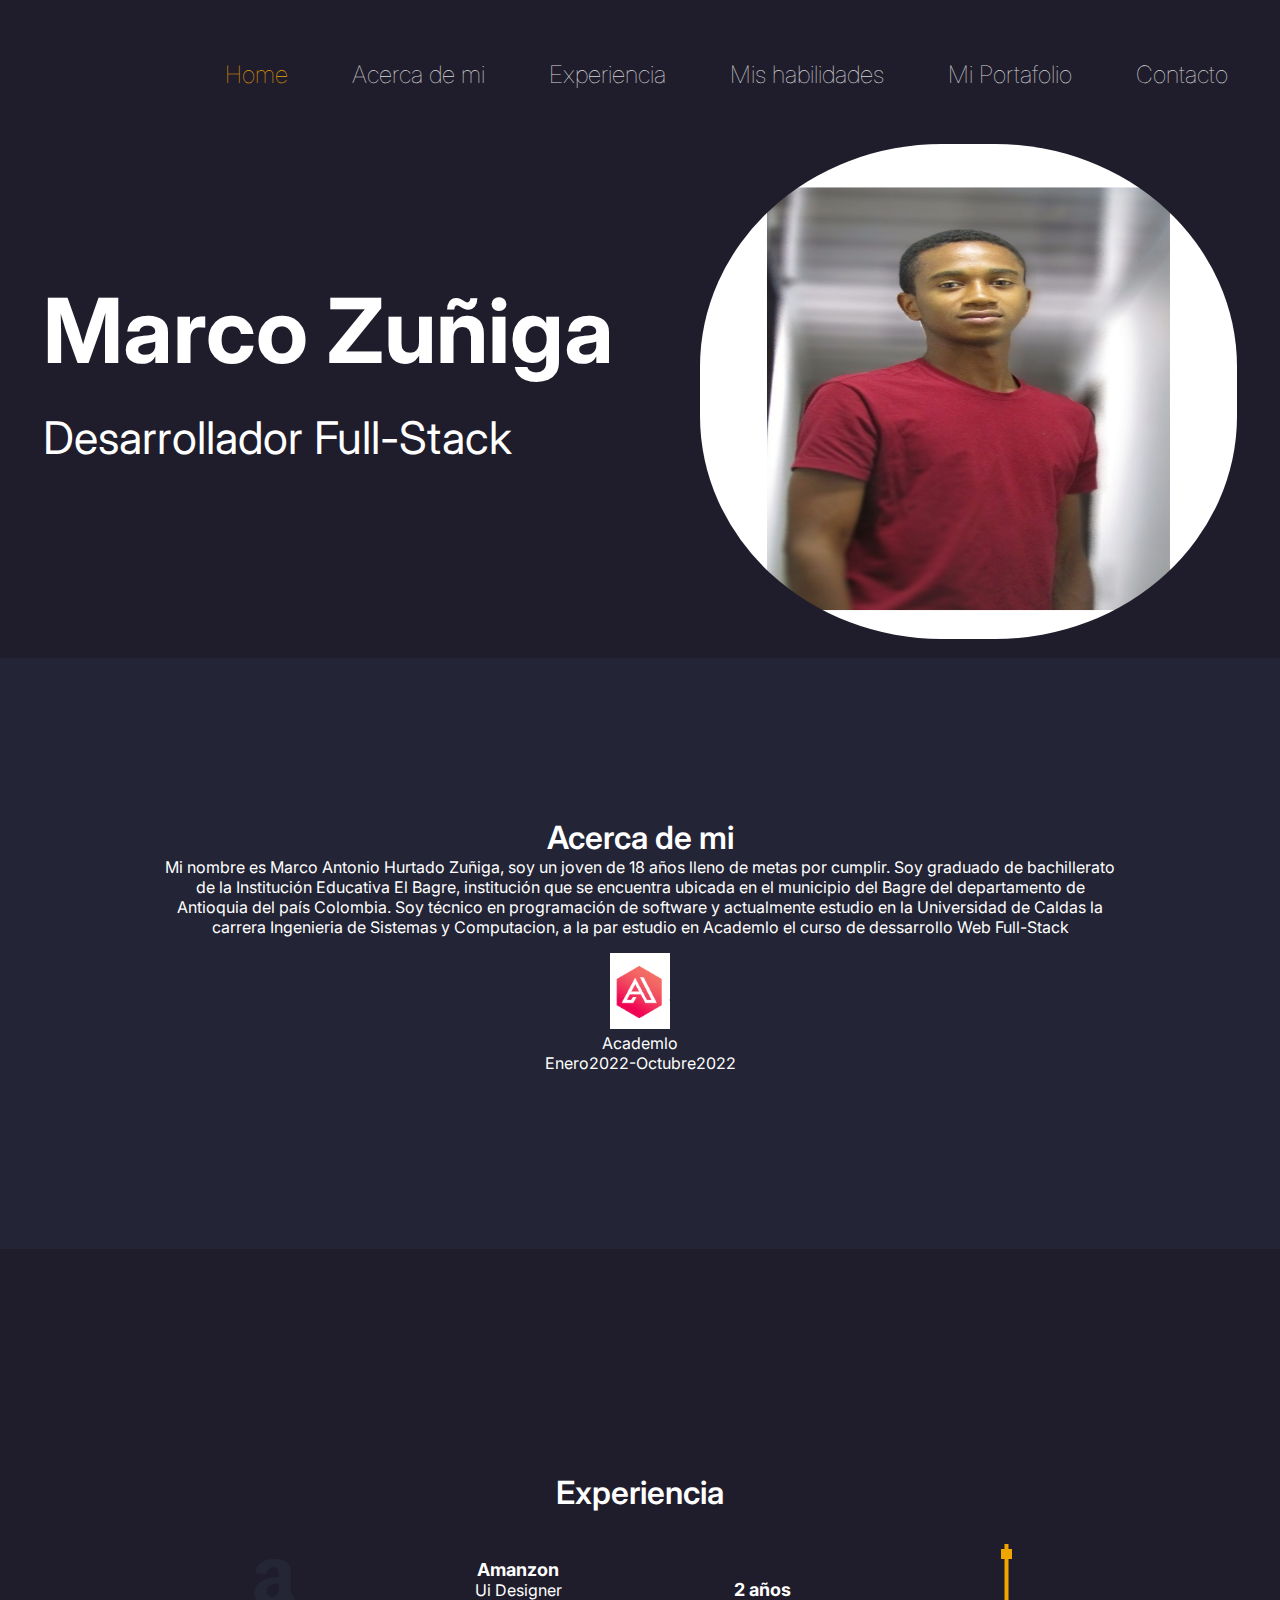
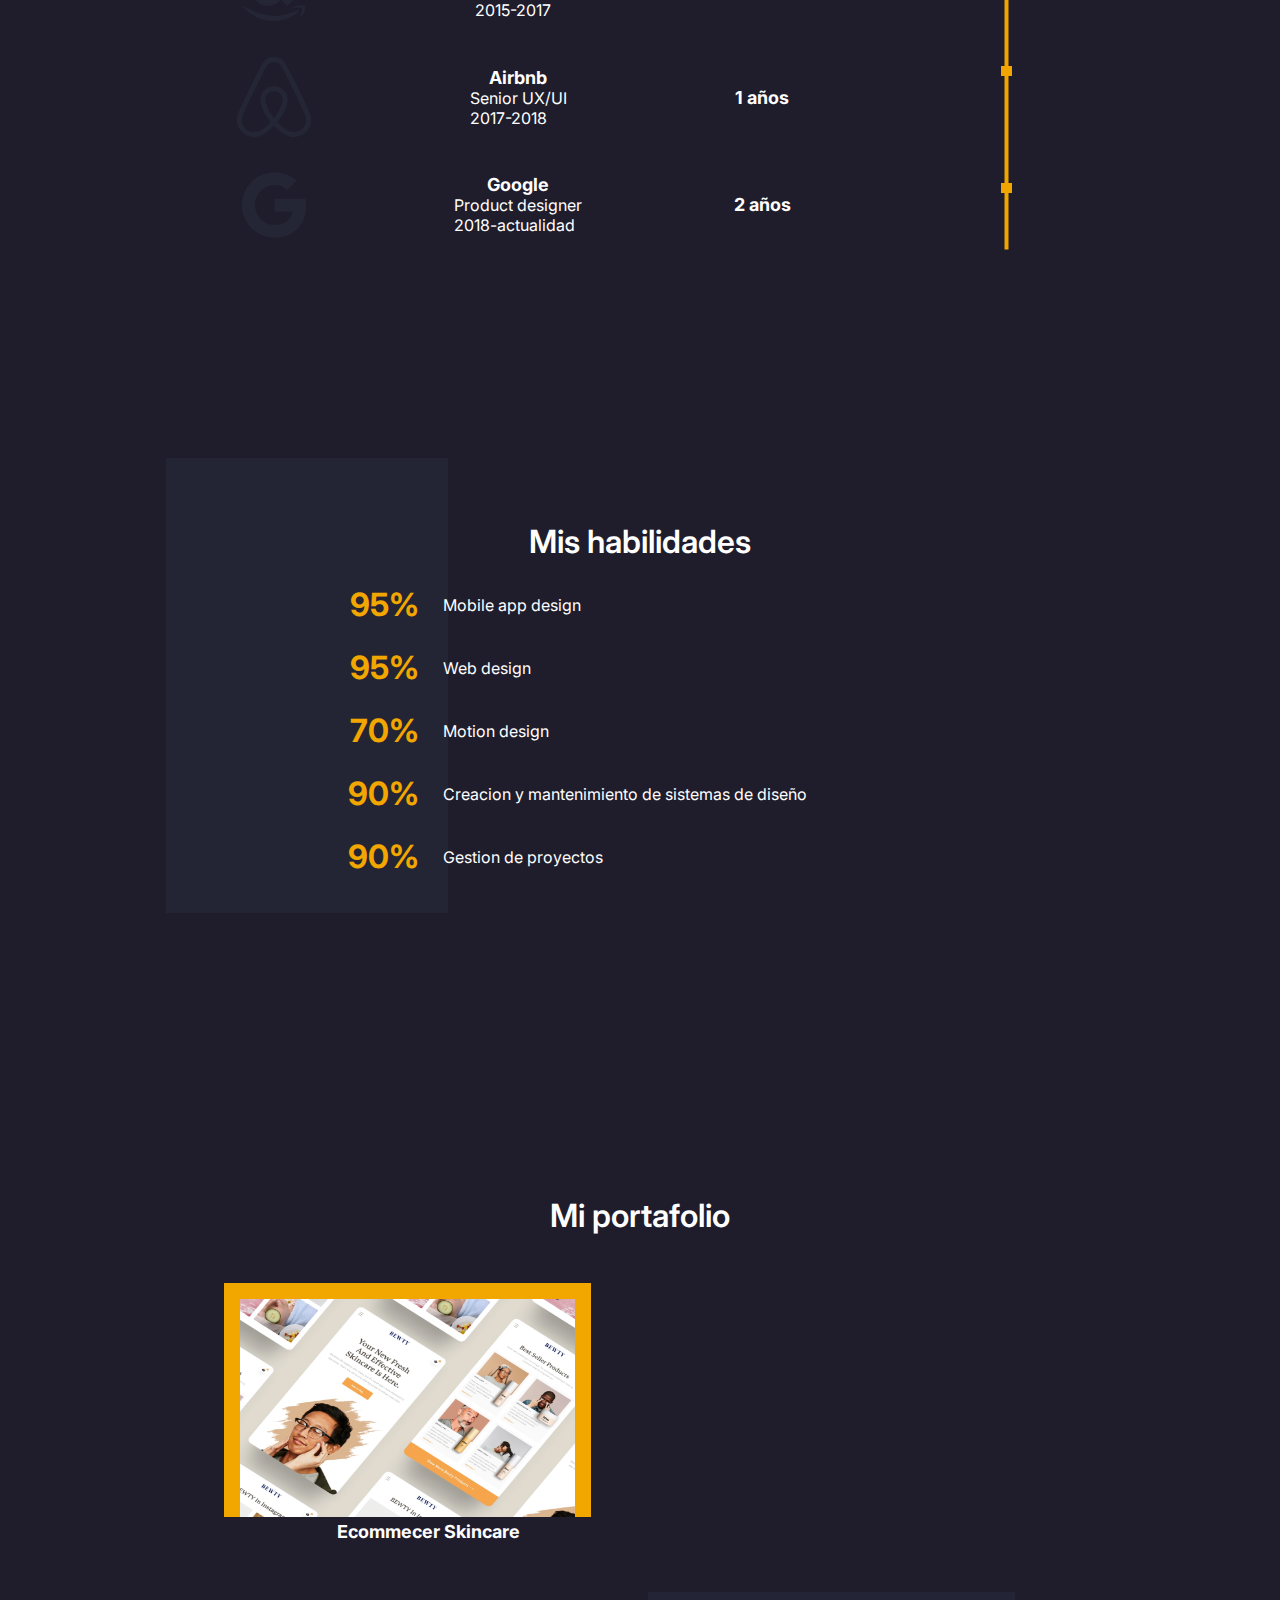
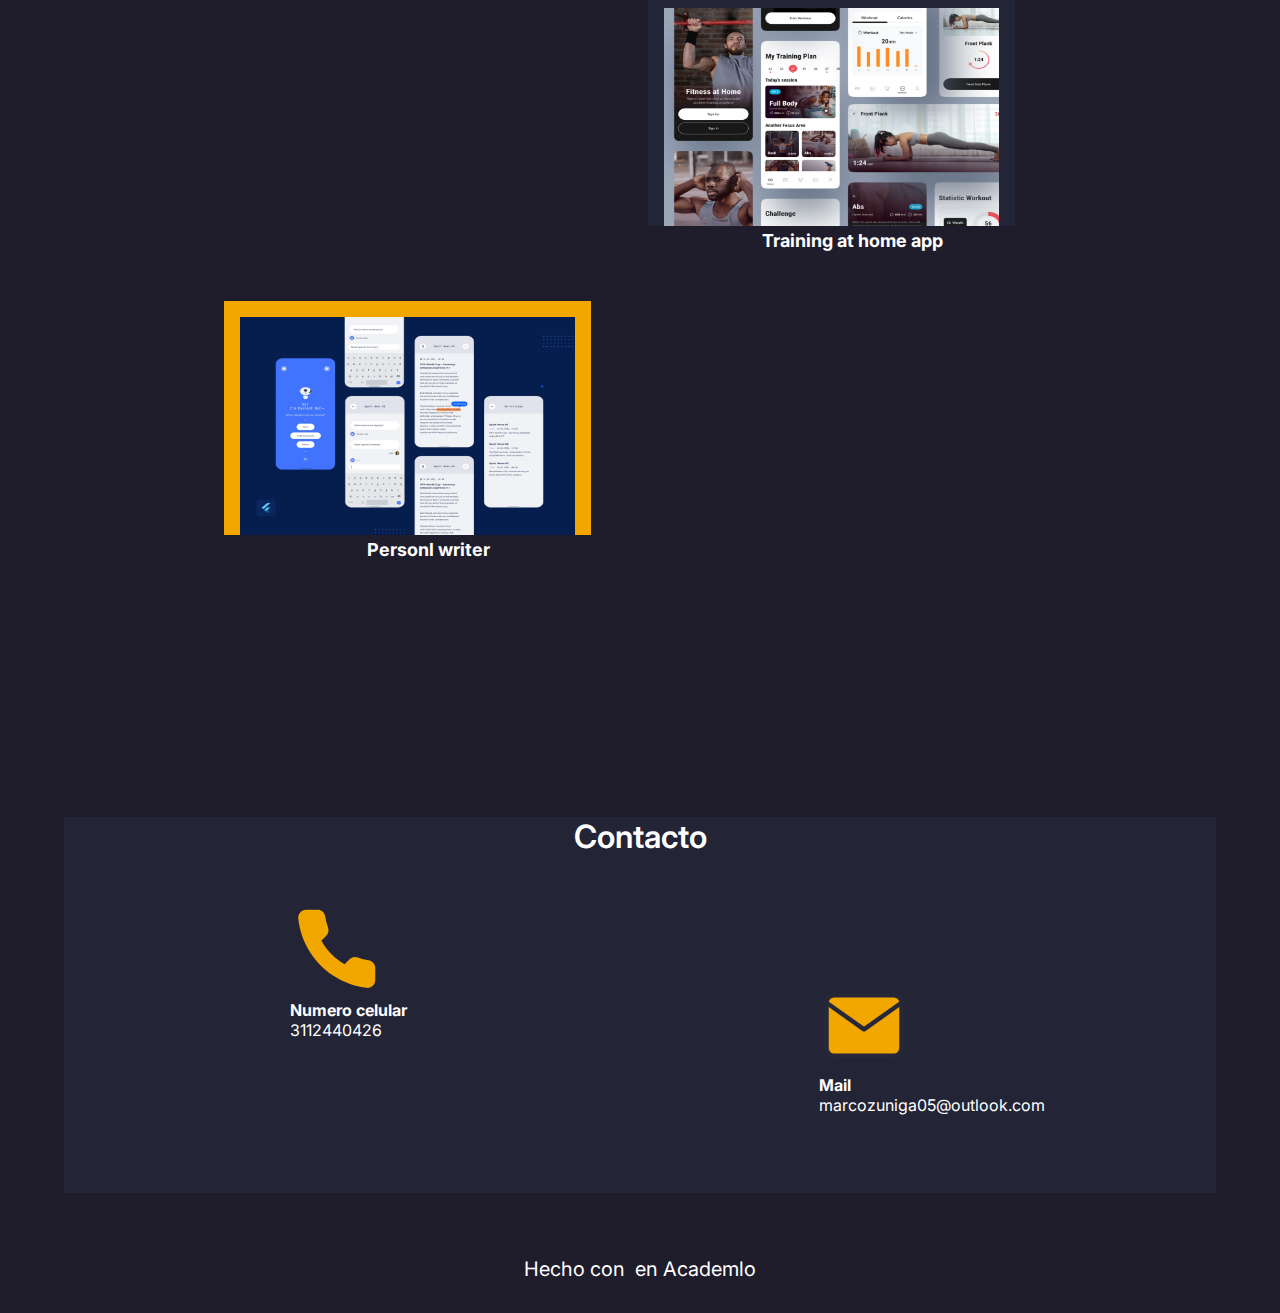
==== commit addc9596: "Mejorando mi portafolio" ====
--- a/index.html
+++ b/index.html
@@ -5,6 +5,7 @@
     <meta http-equiv="X-UA-Compatible" content="IE=edge">
     <meta name="viewport" content="width=device-width, initial-scale=1.0">
     <title>Marco</title>
+	<script src="https://kit.fontawesome.com/ee6b22cd8f.js" crossorigin="anonymous"></script>
     <link rel="preconnect" href="https://fonts.googleapis.com">
     <link rel="preconnect" href="https://fonts.gstatic.com" crossorigin>
     <link href="https://fonts.googleapis.com/css2?family=Inter:wght@400;600&family=Montserrat:wght@400;700&display=swap" rel="stylesheet">
@@ -25,25 +26,18 @@
                 <li> <a href="#portafolio">Mi Portafolio</a></li>
                 <li> <a href="#contacto">Contacto</a></li>
             </ul>
-           
         </div>
     </nav>
     <section id="home">
-        <h1 id="name">Marco Z.</h1>
-        <div> 
-            <p>
-            Estudiante de programación en Academlo.
-            </p>
-            <p><span>+5 años</span> de 
-            <br>
-            experiencia</p>
-            <div class="social-icon-wrapper">
-                <img class: "redes" src="./assets/Íconos/cib_linkedin-in.svg" alt="">
-                <img class: "redes" src="./assets/Íconos/ant-design_instagram-filled.svg" alt="">
-                <img class: "redes" src="./assets/Íconos/ant-design_twitter-outlined.svg" alt="">
-            </div>
+      <div class="home-info">
+				<h1>Marco Zuñiga</h1>
+        <p>Desarrollador Full-Stack</p>
+        <div class="social-icon-wrapper">
+					<a href="https://www.linkedin.com/in/marco-hurtado-29b938200/"><i class="fa-brands fa-linkedin"></i></a>
+					<a href="https://github.com/mahz24"><i class="fa-brands fa-github"></i></a>
         </div>
-       <img src="./assets/png_20220217_211201_0000.png" alt="" id="imagen-home">
+      </div>
+      <div class="img"><img src="./assets/png_20220217_211201_0000.png" alt="" id="imagen-home"></div>
     </section>
     <section id="aboutme">
         <h2>Acerca de mi</h2>
--- a/styles/styles.css
+++ b/styles/styles.css
@@ -6,15 +6,15 @@
 }
 
  *{
-     margin: 0;
-     padding: 0;
-     box-sizing: border-box;
- }
-
- body{
-     background-color: var(--second-color);
-     color: white;
-     font-family: 'Inter', sans-serif;
+    margin: 0;
+    padding: 0;
+    box-sizing: border-box;
+}
+
+body{
+    background-color: var(--second-color);
+    color: white;
+    font-family: 'Inter', sans-serif;
 
  }
 
@@ -78,53 +78,44 @@
 /* home */
 
 #home{
-    display: grid;
-    grid-template-columns: repeat(2, 1fr);
-    grid-template-rows: .20fr 1fr;
-    margin: 0 3rem 3rem 3rem;
-    padding: 1.25rem;
-}
-
-#home>div{
-    grid-column: 1 / 2;
-    grid-row: 2 / 3;
-    margin: auto;
+	width: 100%;
+  display: flex;
+	justify-content: space-around;
+	align-items: center;
+	margin: 15px 0
+		
+}
+
+.home-info{
+	align-items: center;
+}
+
+.home-info>h1{
+	font-size: 7vw;
+	margin-bottom: 2vw;
+}
+
+.home-info>p{
+	font-size: 1.5rem;
+	margin-bottom: 4px;
 }
 
 #imagen-home{
-    width: 100% !important;
-    height: 70%;
-    grid-column: 2 / 3;
-    grid-row: 2 / 3;
-    margin: auto;
-    
+    width: 42vw;
+    height: 55vh;
+		border-radius: 45%;
  }
 
-#name{
-    grid-column: 1 / 3;
-    font-size: 50px;
-    font-weight: 600;
-}
-
-#home p{
-    font-size: 18px;
-    margin-bottom: 1rem;
-    right: 0;
-    margin-bottom: 1rem;
-}
-
-#home p>span{
-    color: var(--accent-color);
-}
-
 .social-icon-wrapper{
-    margin-bottom: 1rem;
-}
-
-.social-icon-wrapper>.icon{
-    margin-right: 1rem;
-    width: 24px;
-}
+	margin-top: 7px;
+}
+
+i{
+	color: var(--accent-color);
+	font-size: 2rem;
+	margin-right: 5px;
+}
+
 
 /* Acerca de mi */
 #aboutme{
@@ -364,5 +355,4 @@
     #portafolio{
         padding: 10rem;
     }
-   
 }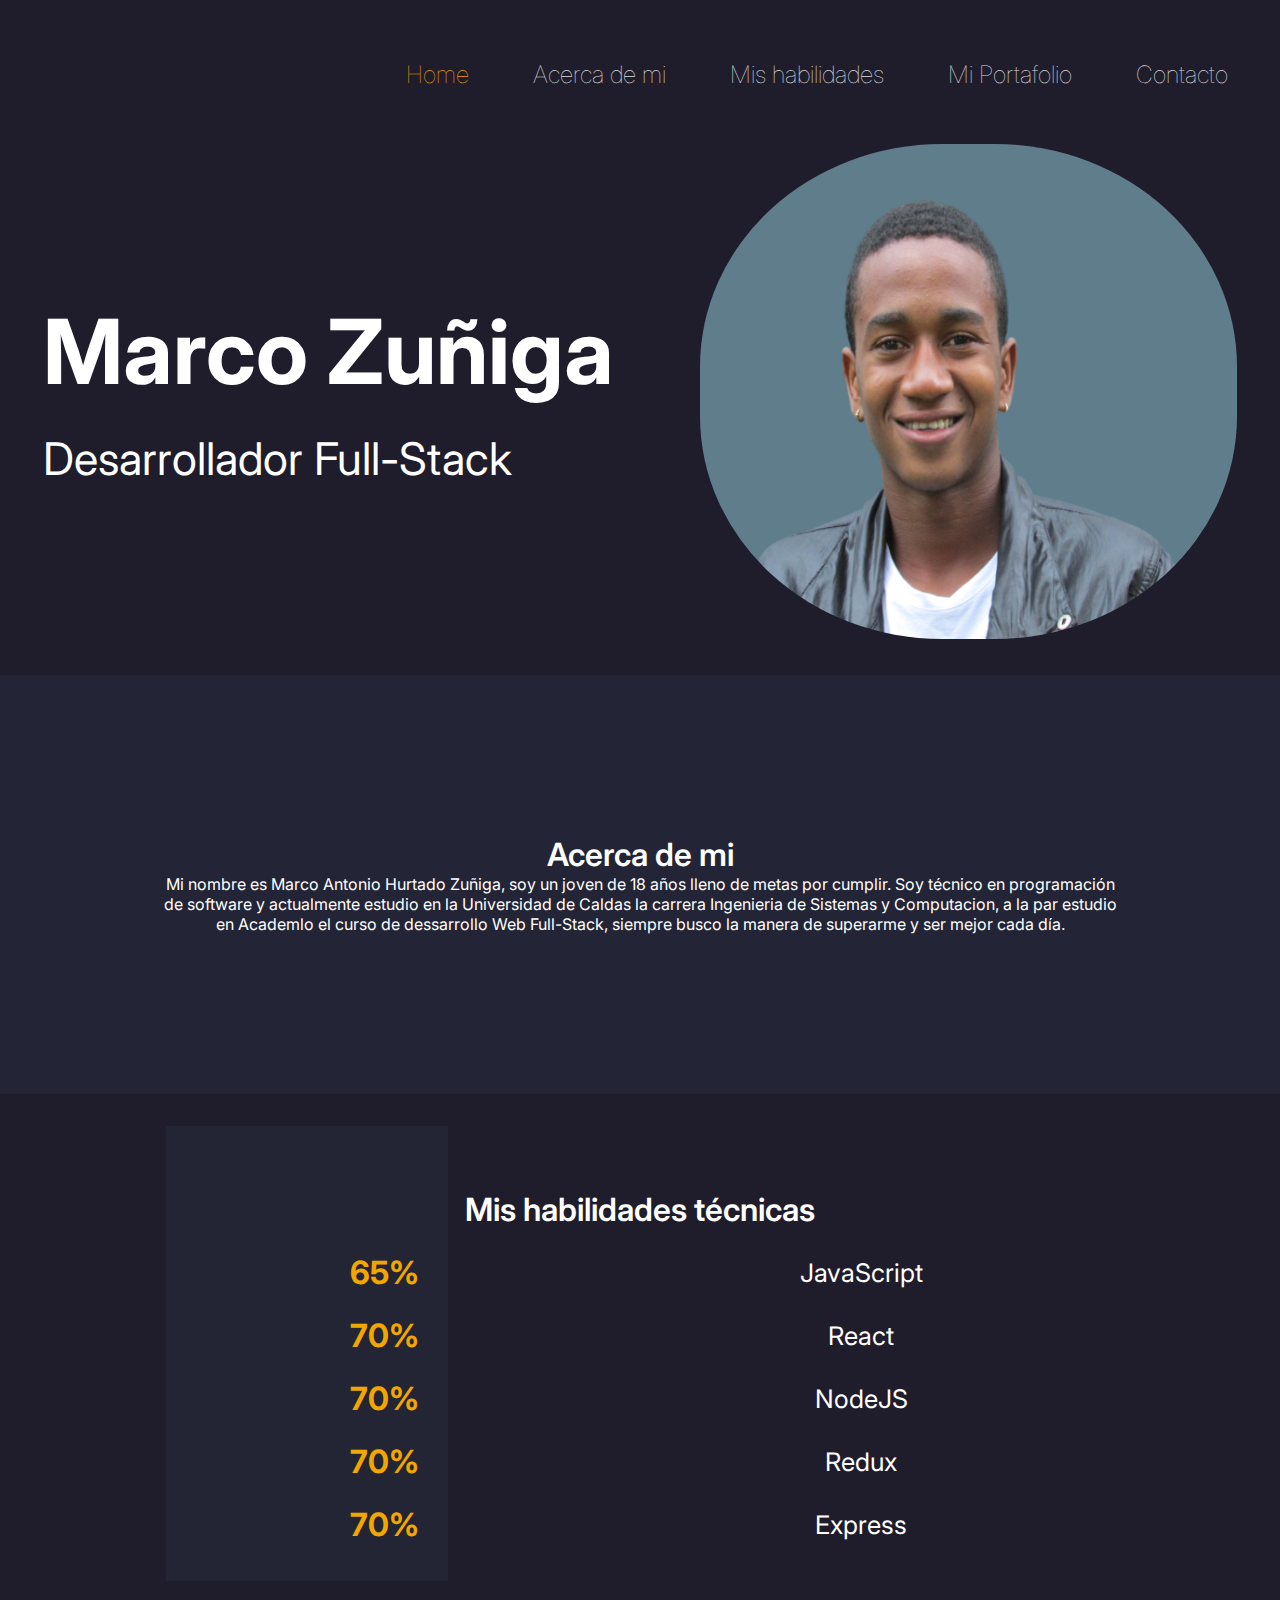
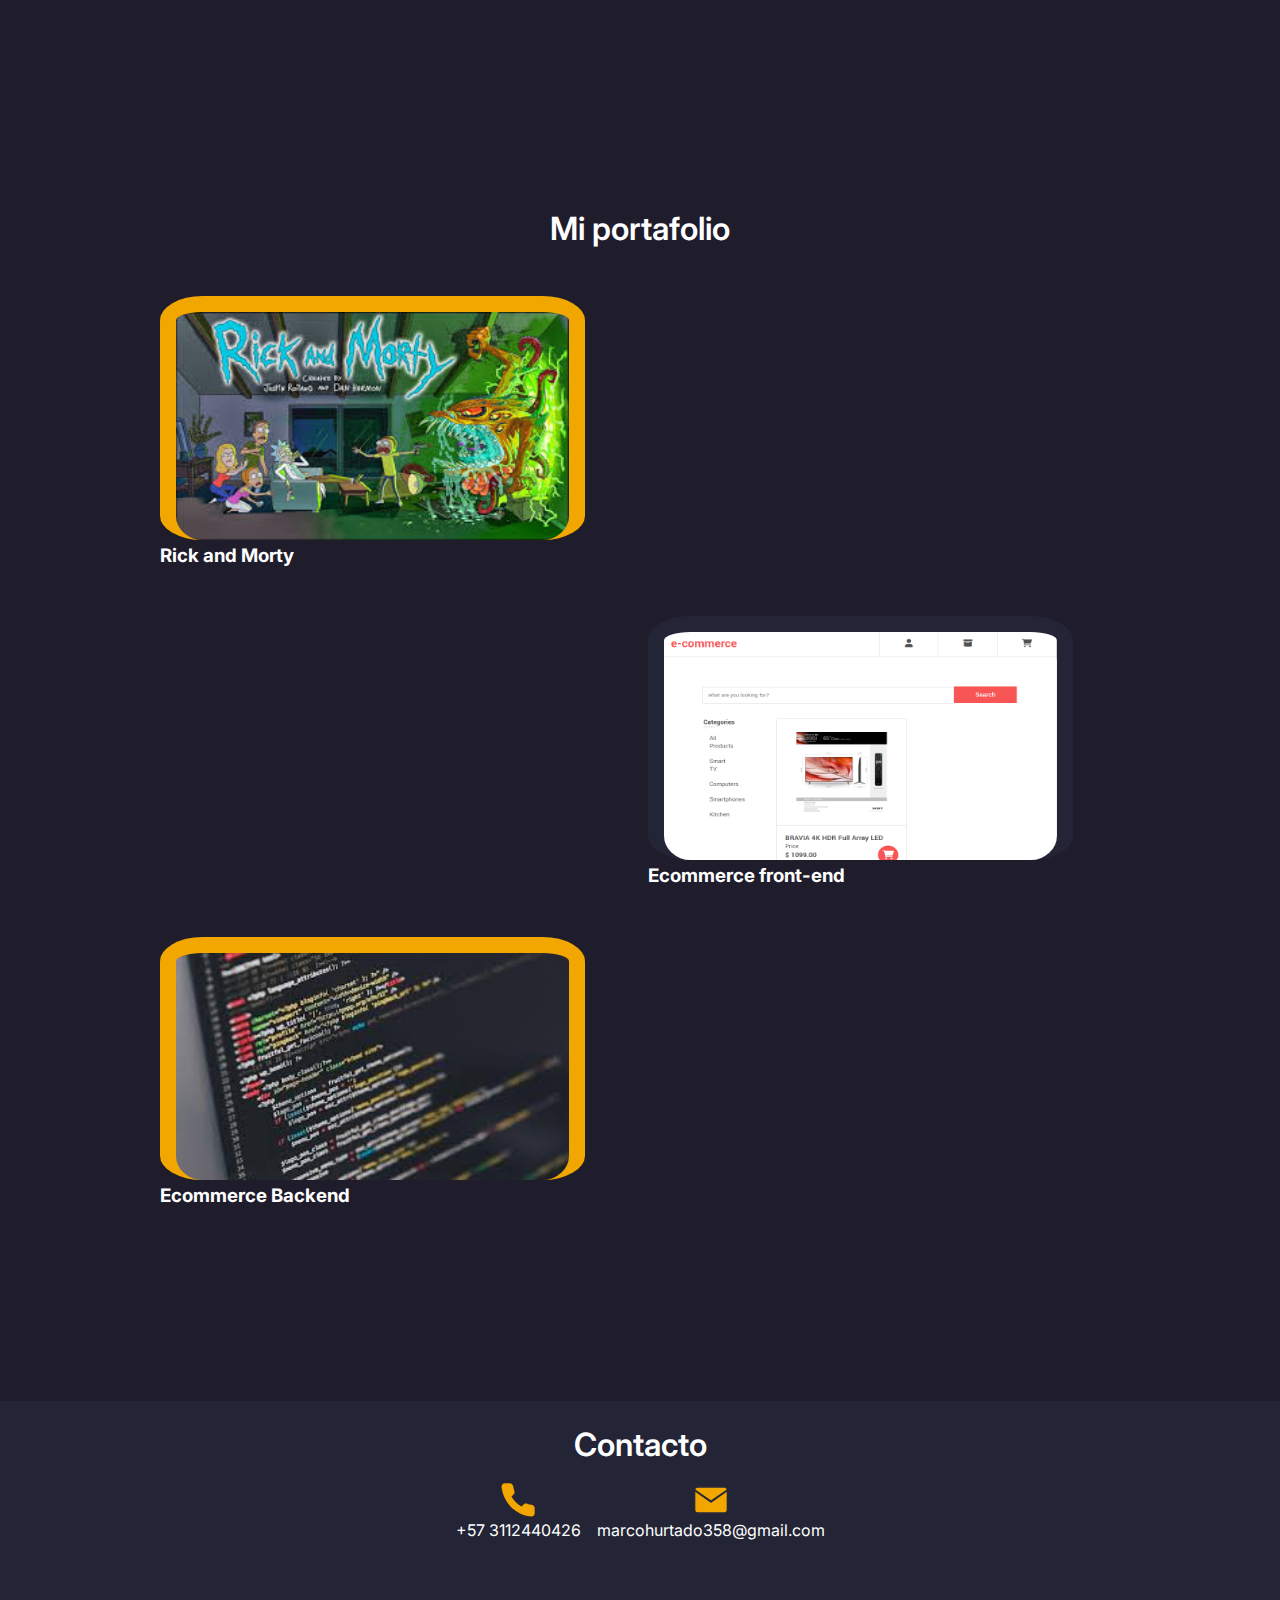
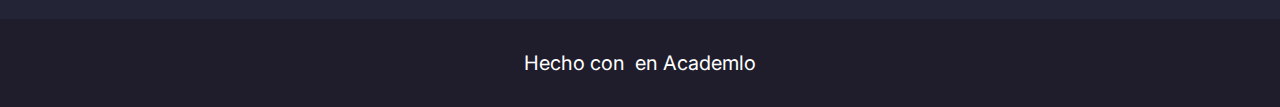
==== commit 8591eba4: "Faltan algunas cositas" ====
--- a/index.html
+++ b/index.html
@@ -21,7 +21,6 @@
             <ul>
                 <li> <a class="active" href="#home">Home</a></li>
                 <li> <a href="#aboutme">Acerca de mi</a></li>
-                <li> <a href="#experiencia">Experiencia</a></li>
                 <li> <a href="#habilidades">Mis habilidades</a></li>
                 <li> <a href="#portafolio">Mi Portafolio</a></li>
                 <li> <a href="#contacto">Contacto</a></li>
@@ -32,97 +31,78 @@
       <div class="home-info">
 				<h1>Marco Zuñiga</h1>
         <p>Desarrollador Full-Stack</p>
-        <div class="social-icon-wrapper">
-					<a href="https://www.linkedin.com/in/marco-hurtado-29b938200/"><i class="fa-brands fa-linkedin"></i></a>
-					<a href="https://github.com/mahz24"><i class="fa-brands fa-github"></i></a>
-        </div>
       </div>
-      <div class="img"><img src="./assets/png_20220217_211201_0000.png" alt="" id="imagen-home"></div>
+      <div class="img"><img src="./assets/image_profile.png" alt="" id="imagen-home"></div>
     </section>
     <section id="aboutme">
         <h2>Acerca de mi</h2>
         <p>
             Mi nombre es Marco Antonio Hurtado Zuñiga, soy un joven de 18 años lleno de metas por cumplir.
-            Soy graduado de bachillerato de la Institución Educativa El Bagre, institución que se encuentra 
-            ubicada en el municipio del Bagre del departamento de Antioquia del país Colombia.
             Soy técnico en programación de software y actualmente estudio en la Universidad de Caldas la 
             carrera Ingenieria de Sistemas y Computacion, a la par estudio en Academlo el curso de 
-            dessarrollo Web Full-Stack
+            dessarrollo Web Full-Stack, siempre busco la manera de superarme y ser mejor cada día.
         </p>
-        <div class="academic-wrapper">
-            <div class="academic-card">
-                <img src="./assets/Logos-Imágenes/logo_academlo 5.jpg" alt="">
-                <p>Academlo</p>
-                <p>Enero2022-Octubre2022</p>
-            </div>
-        </div>
-    </section>
-    <section id="experiencia">
-        <h2>Experiencia</h2>
-        <img src="./assets/Íconos/ant-design_amazon-outlined.svg" alt="">
-        <div>
-            <h3>Amanzon</h3>
-            <p> Ui Designer</p>
-            <p>2015-2017</p>
-        </div>
-        <h3>2 años</h3>        
-        <img src="./assets/Vectores/Group 35.svg" class="barra" alt="">        
-        <img src="./assets/Íconos/cib_airbnb.svg" alt="">    
-        <div>
-            <h3>Airbnb</h3>
-            <p>Senior UX/UI</p>
-            <p>2017-2018</p>
-        </div>
-        <h3>1 años</h3>
-        <img src="./assets/Íconos/akar-icons_google-fill.svg" alt="">
-        <div>
-            <h3>Google</h3>
-            <p>Product designer</p>
-            <p>2018-actualidad</p>
-        </div>
-        <h3>2 años</h3>
+      
     </section>
     <img src="./assets/Vectores/Rectangle 34-1.svg" class="dev" alt="">
     <section id="habilidades">
-        <h2>Mis habilidades</h2>
-        <p class="color-hab"> 95%</p>
-        <p class="posicion"> Mobile app design</p>
-        <p class="color-hab"> 95% </p>
-        <p class="posicion"> Web design</p>
+        <h2>Mis habilidades técnicas</h2>
+        <p class="color-hab"> 65%</p>
+        <p class="posicion"> JavaScript</p>
+        <p class="color-hab"> 70% </p>
+        <p class="posicion"> React</p>
         <p class="color-hab"> 70%</p>
-        <p class="posicion"> Motion design</p>
-        <p class="color-hab">90%</p>
-        <p class="posicion"> Creacion y mantenimiento de sistemas de diseño</p>
-        <p class="color-hab">90%</p>
-        <p class="posicion"> Gestion de proyectos</p>
+        <p class="posicion"> NodeJS</p>
+        <p class="color-hab">70%</p>
+        <p class="posicion"> Redux</p>
+        <p class="color-hab">70%</p>
+        <p class="posicion"> Express</p>
     </section>
     <section id="portafolio">
         <h2>Mi portafolio</h2>
         <div class="img-port1">
-            <img src="./assets/Logos-Imágenes/image 9-1.jpg" alt="">
-            <h3>Ecommecer Skincare</h3>
+            <img src="./assets/images rick.jpg" alt="">
+            <a href="https://rick-and-morty-simple.netlify.app">
+						<h3>Rick and Morty</h3>
+					</a>
         </div>
         <div class="img-port2">
-            <img src="./assets/Logos-Imágenes/image 10.jpg" alt="">
-            <h3>Training at home app</h3>
+            <img src="./assets/Screenshot 2022-06-08 193456.png" alt="">
+						<a href="https://ecommerce-mf.netlify.app"><h3>Ecommerce front-end</h3></a>
+            
         </div>
         <div class="img-port3">
-            <img src="./assets/Logos-Imágenes/image 11.jpg" alt="">
-            <h3>Personl writer</h3>
+            <img src="./assets/images.jpg" alt="">
+						<a href="https://github.com/mahz24/ecommerce-node-mahz"><h3>Ecommerce Backend</h3></a>
+            
         </div>
     </section>
     <section id="contacto">
         <h2>Contacto</h2>
-        <div class="contact1">
-            <img class="icono" src="./assets/Íconos/phone 3.svg" alt="">
-            <h4>Numero celular</h4>
-            <p class="p">3112440426 </p>
-        </div>
-        <div class="contact2">
-            <img class="icono" src="./assets/Íconos/mail 3.svg" alt="">
-            <h4>Mail</h4>
-            <p class="p">marcozuniga05@outlook.com</p>
-        </div>
+				<div class="contact-info">
+					<div class="contact2">
+						<div class="call">
+            	<img class="icono" src="./assets/Íconos/phone 3.svg" alt="">
+            	<p class="p">+57 3112440426 </p>
+        		</div>
+        		<div class="call">
+            	<img class="icono" src="./assets/Íconos/mail 3.svg" alt="">
+            	<p class="p">marcohurtado358@gmail.com</p>
+        		</div>
+					</div>
+					<div class="contact1">
+						<div class="icons"> 
+							<a href="https://github.com/mahz24"><i class="fa-brands fa-github"></i></a>
+        		</div>
+						<div class="icons">
+							<a href="https://www.linkedin.com/in/marco-hurtado-29b938200/"><i class="fa-brands fa-linkedin"></i></a>
+						</div>
+						<div class="icons">
+							<a href="./assets/Curriculum Marco Zuñiga.pdf"><i class="fa-regular fa-file-csv"></i></a>
+						</div>
+					</div>
+				</div>
+        
     </section>
     <footer>
         <p>Hecho con  <img src="https://cdn-icons-png.flaticon.com/128/535/535234.png" alt="">  en Academlo</p>
--- a/styles/styles.css
+++ b/styles/styles.css
@@ -69,6 +69,7 @@
 
 ul>li>a:hover{
     color: var(--accent-color);
+    font-size: 4vw;
 }
 
 .active{
@@ -79,7 +80,7 @@
 
 #home{
 	width: 100%;
-  display: flex;
+    display: flex;
 	justify-content: space-around;
 	align-items: center;
 	margin: 15px 0
@@ -104,7 +105,7 @@
     width: 42vw;
     height: 55vh;
 		border-radius: 45%;
- }
+}
 
 .social-icon-wrapper{
 	margin-top: 7px;
@@ -122,7 +123,7 @@
     background-color: var(--main-color);
     text-align: center;
     padding: 1.5rem;
-    padding-top: 2rem;
+	margin: 2rem 0;
 }
 
 #aboutme>div{
@@ -140,35 +141,6 @@
 #aboutme>div img{
     width: 60px;
 
-}
-
-/* Experiencia */
-#experiencia{
-    display: grid;
-    justify-items: center;
-    align-items: center;
-    grid-template-columns: repeat(3, 1fr) 0.5fr;
-    margin: 3rem 0;
-    padding: 20px;
-    gap: 1rem;
-}
-
-#experiencia>h2{
-    text-align: center;
-    margin: 1rem;
-    grid-column: 1 / 5;
-}
-
-.barra{
-    grid-column: 4 / 5;
-    grid-row: 2 / 5 ;
-    
-}
-
-
-h3{
-    text-align: center;
-    font-size: 18px;
 }
 
 /* Habilidades */
@@ -177,7 +149,7 @@
     grid-template-columns: 1fr 2fr;
     justify-items: end;
     align-items: center;
-    margin: 3rem 0;
+    margin: 1vh 0;
     padding-top: 4rem;
     padding-bottom: 4rem;
     gap: 24px;
@@ -189,7 +161,8 @@
 }
 
 .posicion{
-    justify-self: start;
+    justify-self: center;
+		font-size: 2vmax;
 }
 
 .color-hab{
@@ -202,6 +175,7 @@
     position: absolute;
     z-index: -1;
     right: 65vw;
+    
 }
 
 
@@ -212,7 +186,7 @@
     display: grid;
     grid-template-columns: repeat(2, 1fr);
     grid-template-rows: .25fr repeat(3, 1fr);
-    margin: 5%;
+    
     gap: 1rem;
 }
 
@@ -226,6 +200,8 @@
     width: 90% !important;
     height: 80% !important;
     padding: 1rem 1rem 0 1rem;
+    border-radius: 10%;
+
     background-color: var(--accent-color);
 }
 
@@ -235,6 +211,7 @@
     grid-column: 1 / 3;
     grid-row: 3 / 4;
     padding: 1rem 1rem 0 1rem;
+    border-radius: 10%;
     background-color: var(--main-color);
 }
 
@@ -242,6 +219,7 @@
     width: 90% !important;
     height: 80% !important;
     padding: 1rem 1rem 0 1rem;
+    border-radius: 10%;
     background-color: var(--accent-color);
     
 }
@@ -258,45 +236,59 @@
     grid-row: 4 / 5;
 }
 
+a{
+    text-decoration: none;
+    width: 100%;  
+    
+}
+
+a>h3{
+    color: #fff;    
+}
+
 /* contacto */
-
 #contacto{
-    display: grid;
-    grid-template-columns: repeat(2, 1fr);
-    grid-template-rows: .5fr repeat(2, 1fr);
-    margin: 5%;
-    gap: 1rem;
+    width: 100%;
+    padding: 1.5rem;
     background-color: var(--main-color);
-}
-
-#contacto>h2{
-    grid-column: 1 / 3;
-    text-align: center;
-}
-
-#contacto>.contact1{
-    grid-column: 1 / 2;
-    grid-row: 2 / 3;
-    margin: auto;
-}
-   
-#contacto>.contact2{
-    grid-column: 2 / 3;
-    grid-row: 2 / 4;
-    margin: auto;
-    left: 0;
-}
-
-#contacto>.contact1>.icono{
-    width: 80%;
-}
-
-#contacto>.contact2>.icono{
-    width: 40%;
-}
-.p{
-    font-size: 100%;
-}
+    display: flex;
+    flex-direction: column;
+    align-items: center;
+}
+
+.contact-info{
+    display: flex;
+    flex-direction: column;
+}
+
+.contact1{
+    display: flex;
+    justify-content: center;
+    margin-top: 8px;
+}
+.icons>a>i{
+    margin: 10px;
+}
+
+.icons>a>i:hover{
+    font-size: 40px;
+}
+
+.contact2{
+    display: flex;
+    justify-content: space-between;
+    margin-top: 8px;
+}
+
+.call{
+    margin: 8px;
+    display: flex;
+    flex-direction: column;
+    align-items: center;
+}
+
+
+
 
 /* footer */
 * footer{
@@ -325,7 +317,12 @@
         margin: 2rem;
         font-size: 1.5rem;
         font-weight: 100;
-    }  
+    } 
+    
+    ul>li>a:hover{
+        color: var(--accent-color);
+        font-size: 2vw;
+    }
 
     #name{
         font-size: 150px;
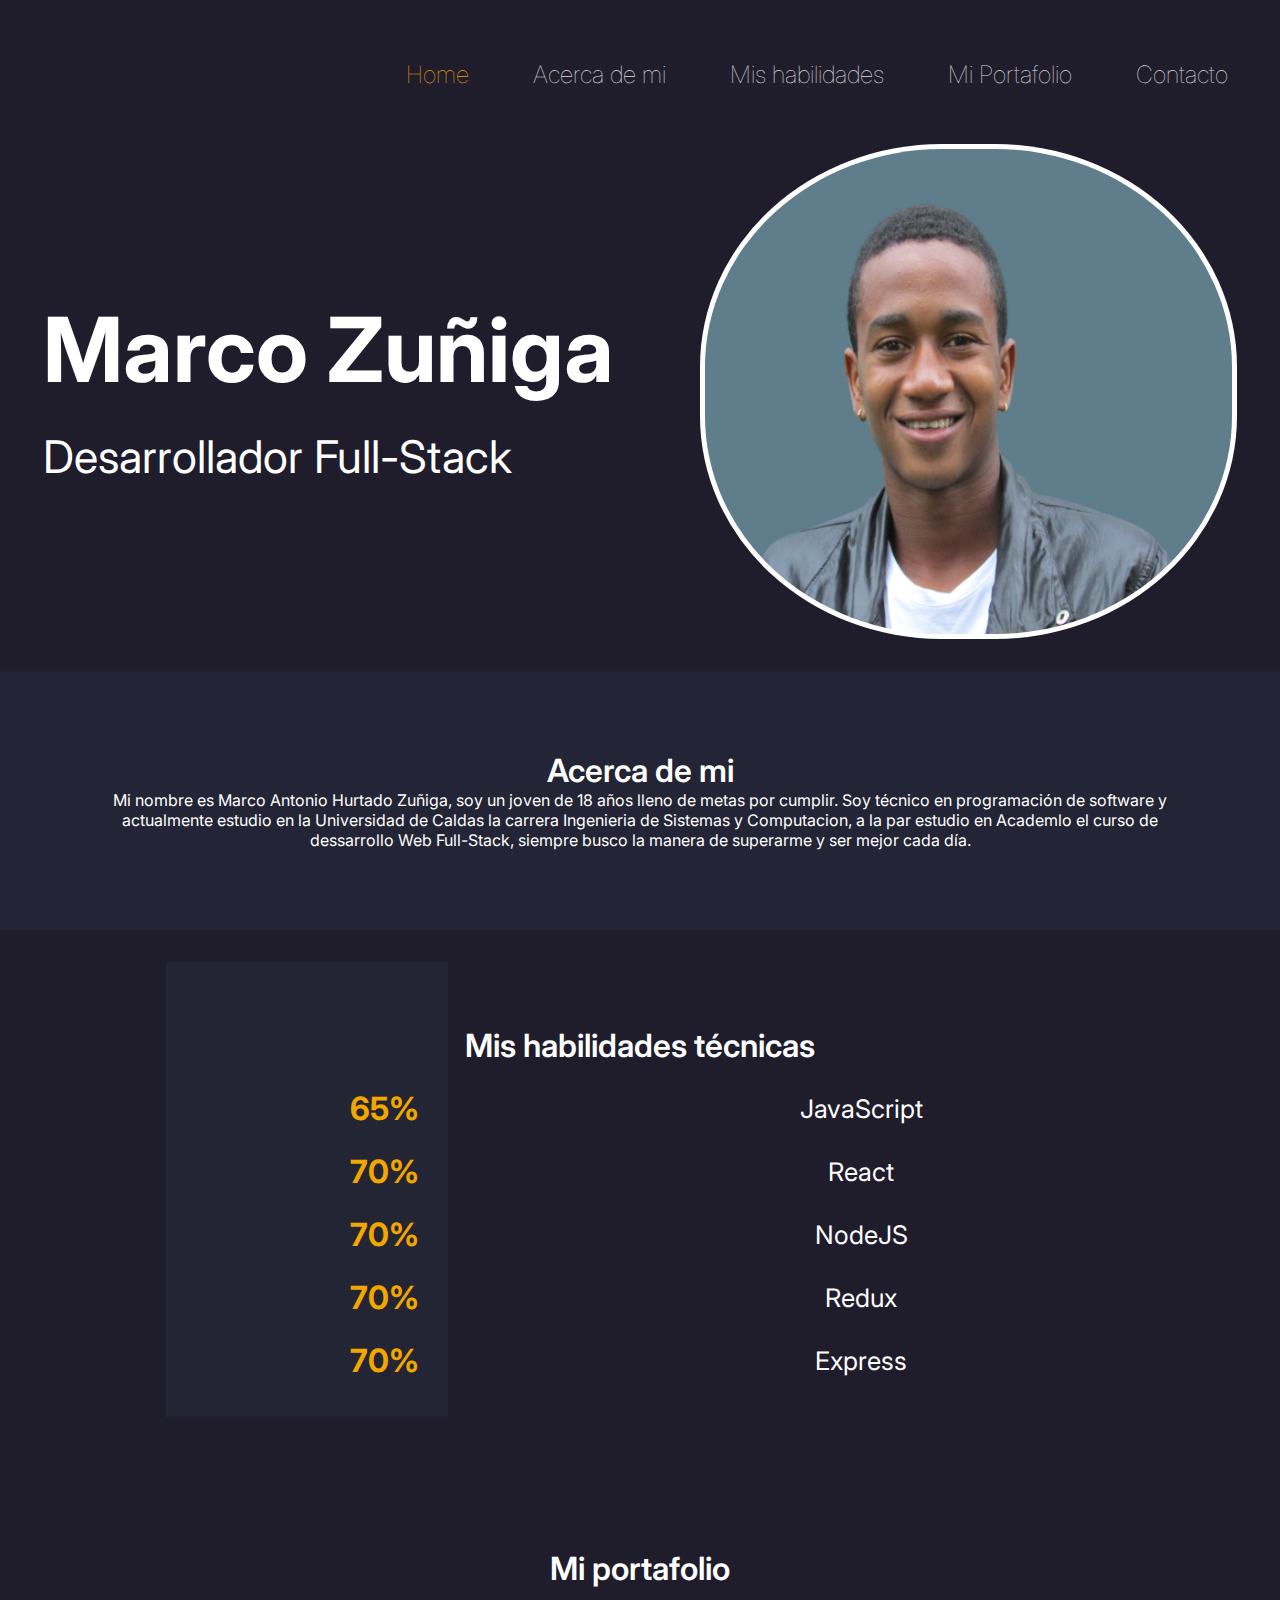
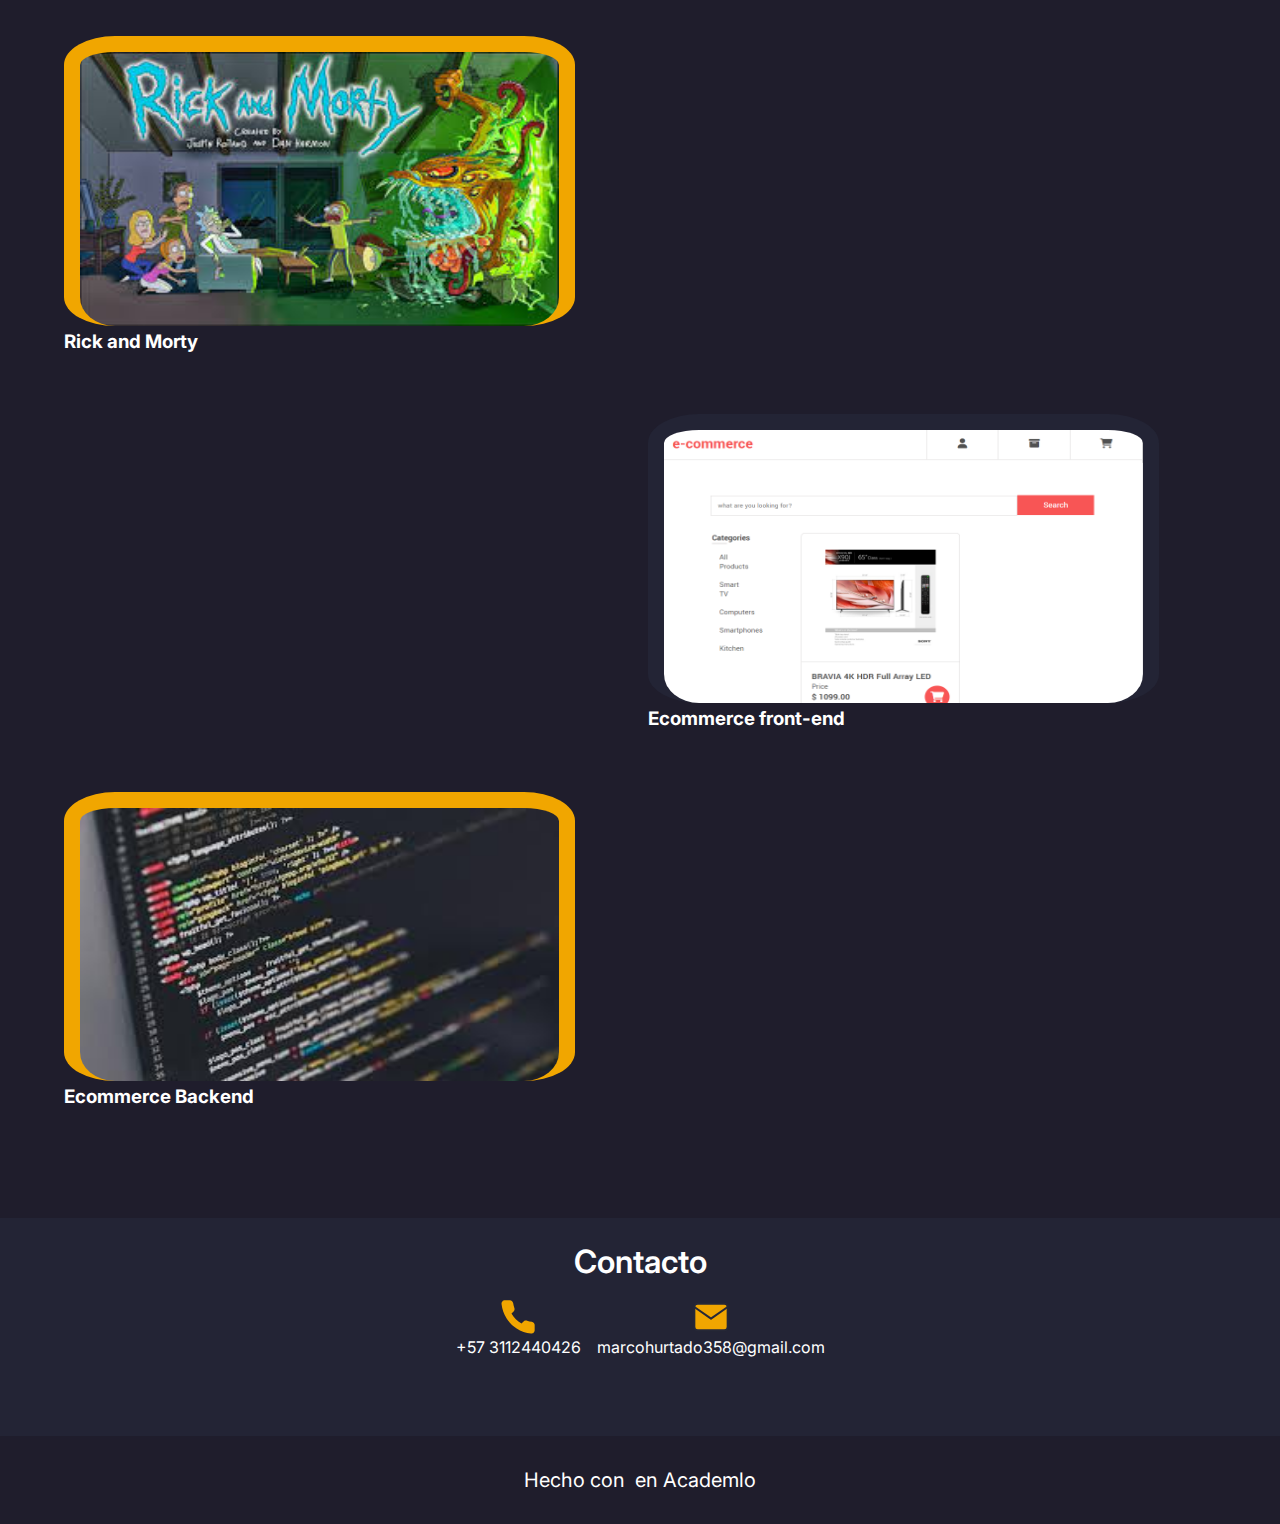
==== commit cbc4d9d8: "Ajustes de css" ====
--- a/index.html
+++ b/index.html
@@ -29,10 +29,10 @@
     </nav>
     <section id="home">
       <div class="home-info">
-				<h1>Marco Zuñiga</h1>
+		<h1>Marco Zuñiga</h1>
         <p>Desarrollador Full-Stack</p>
-      </div>
-      <div class="img"><img src="./assets/image_profile.png" alt="" id="imagen-home"></div>
+    </div>
+      <img src="./assets/image_profile.png" alt="" id="imagen-home">
     </section>
     <section id="aboutme">
         <h2>Acerca de mi</h2>
--- a/styles/styles.css
+++ b/styles/styles.css
@@ -104,7 +104,13 @@
 #imagen-home{
     width: 42vw;
     height: 55vh;
-		border-radius: 45%;
+	border-radius: 45%;
+    background-color: #fff;
+    padding: 5px;
+}
+
+#imagen-home:hover{
+    
 }
 
 .social-icon-wrapper{
@@ -341,15 +347,10 @@
     #aboutme{
         justify-content: center;
         align-items: center;
-        padding: 10rem;
-    }
-
-    #experiencia{
-        grid-template-columns: repeat(4, .25fr);
-        padding: 10rem;
+        padding: 5rem;
     }
 
     #portafolio{
-        padding: 10rem;
+        padding: 5vw;
     }
 }